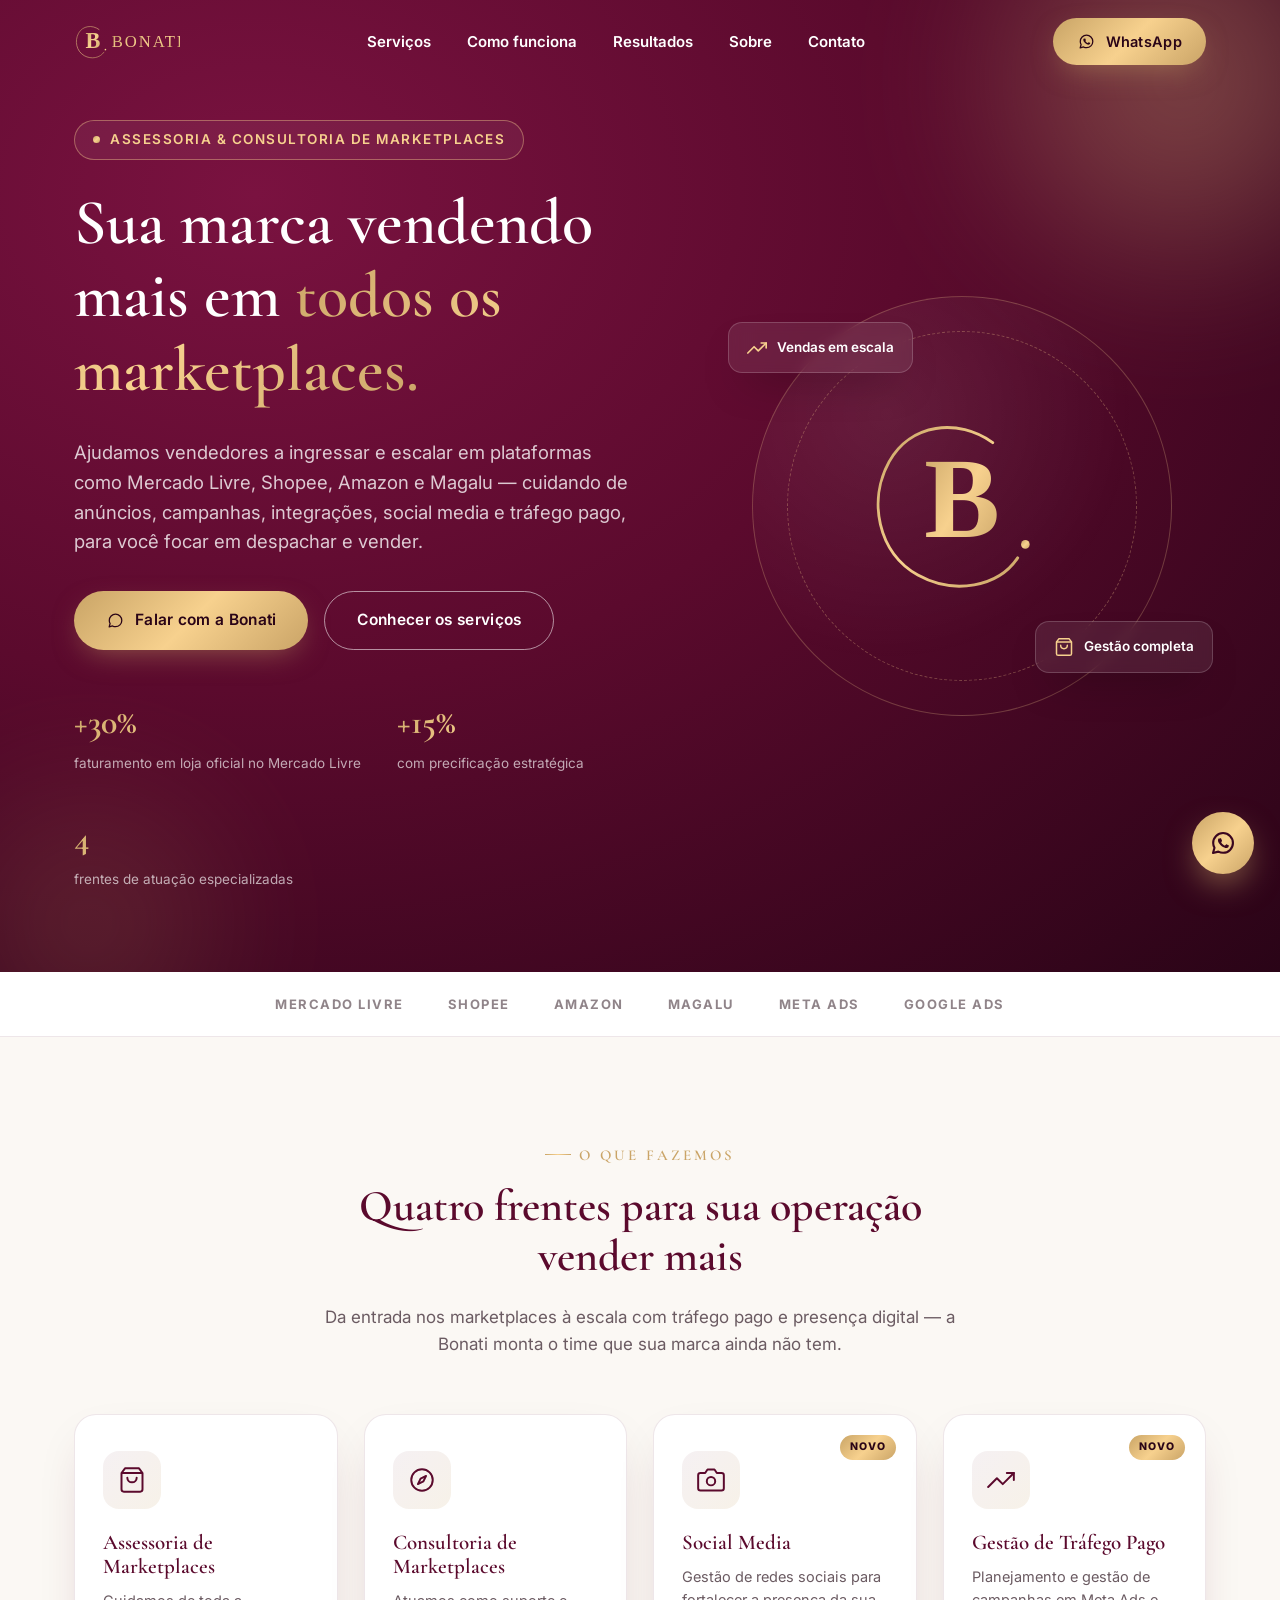
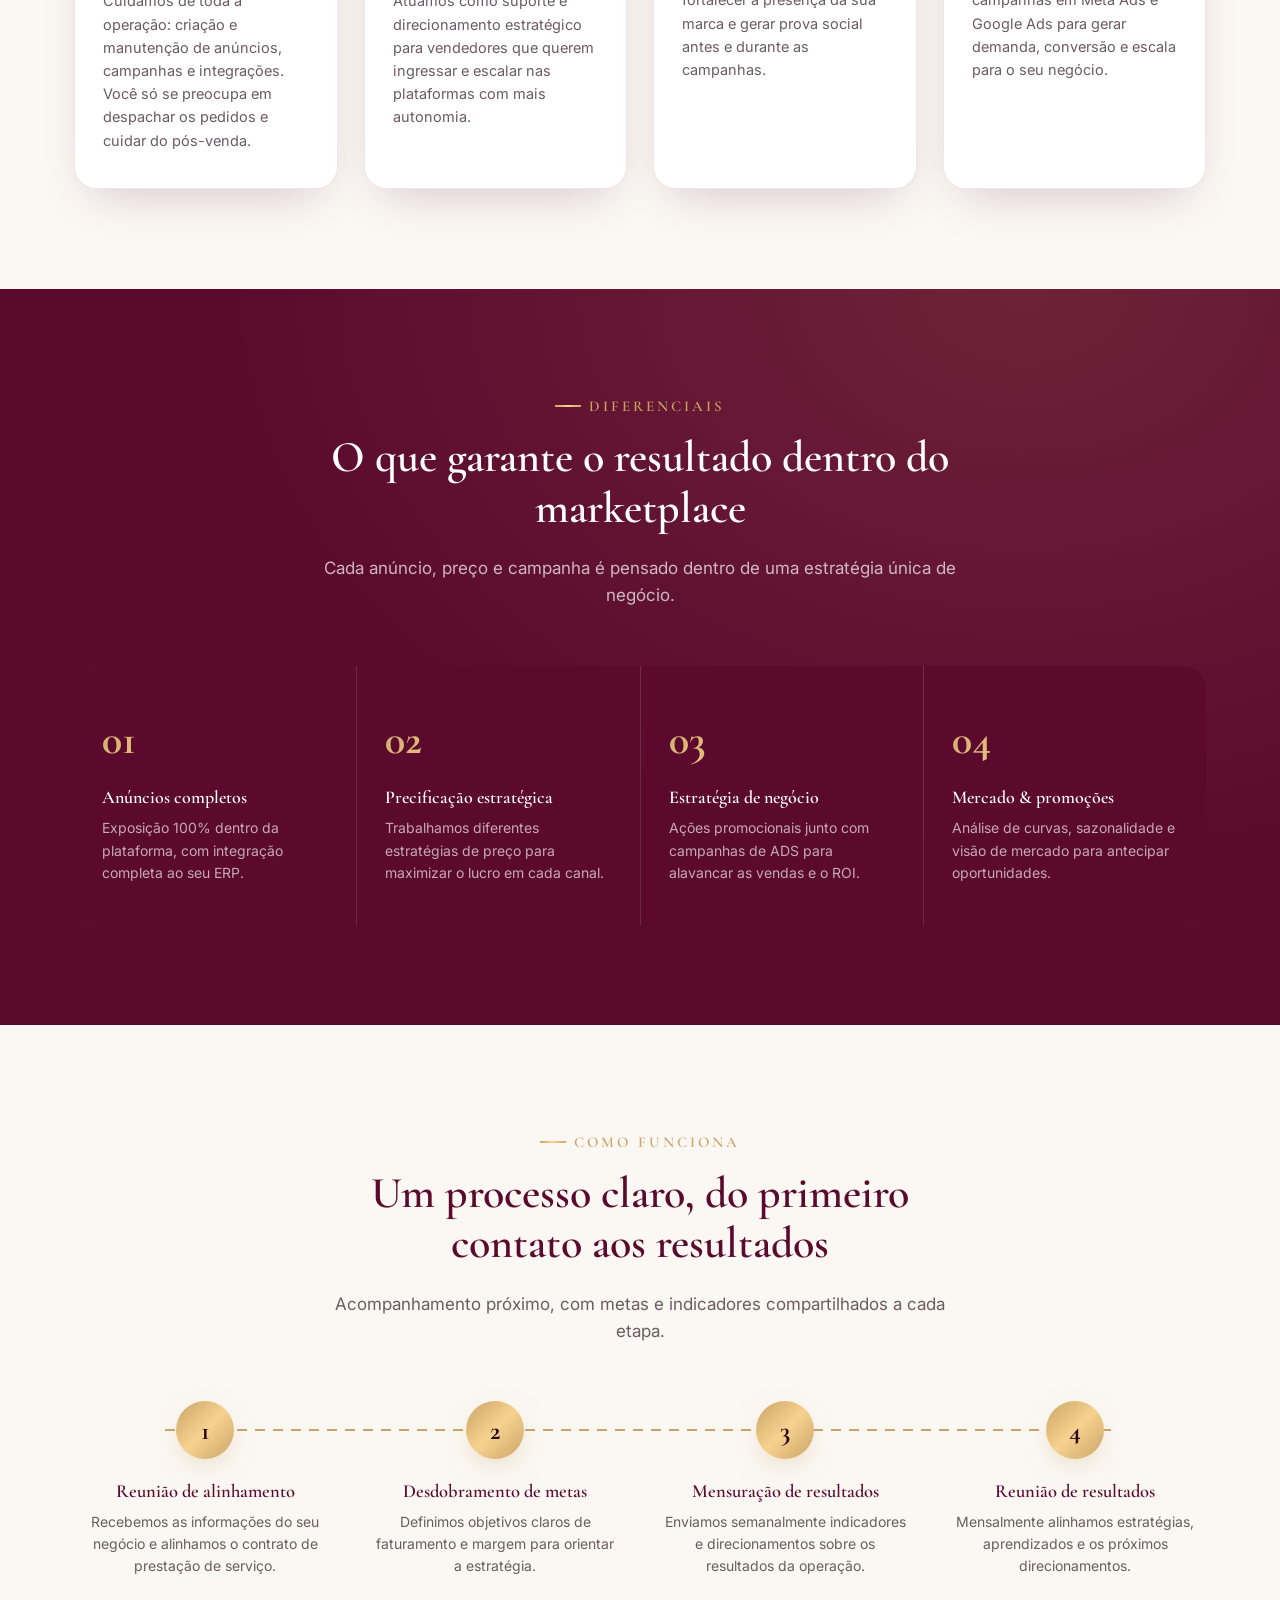
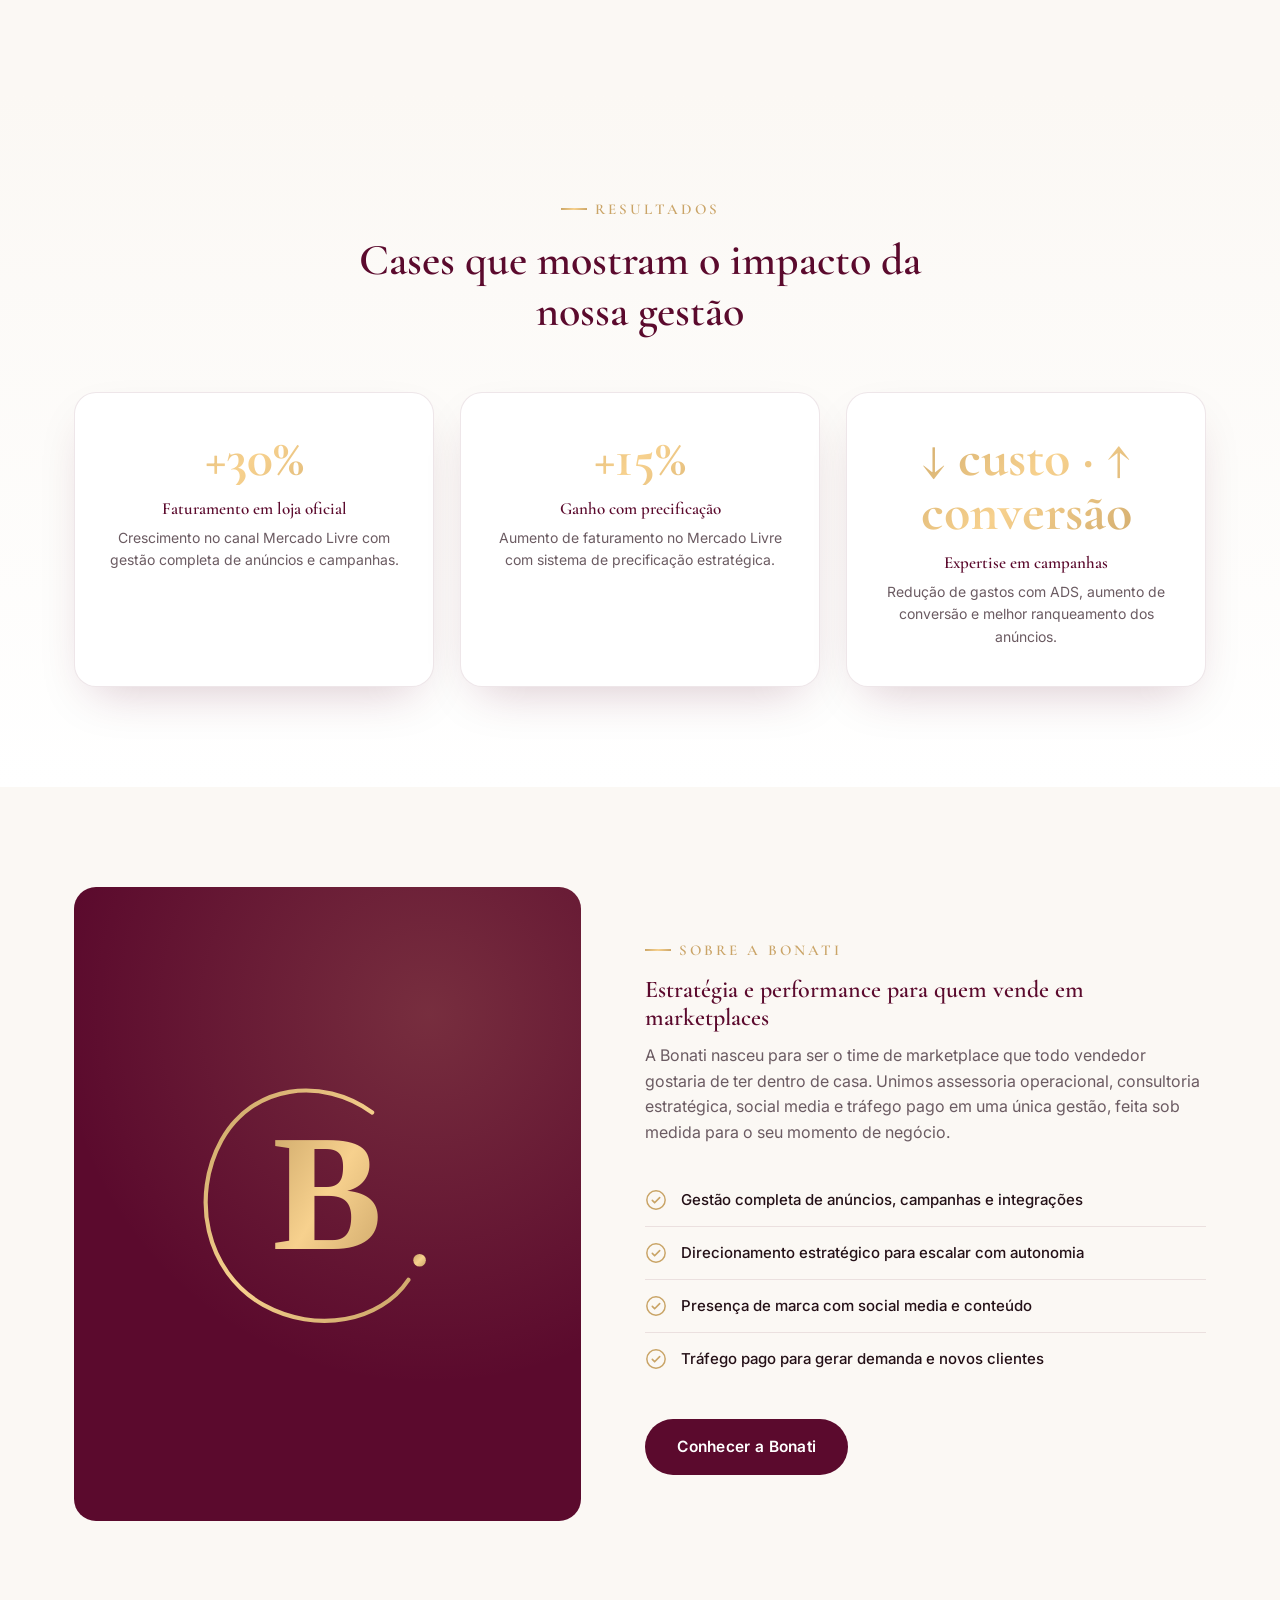
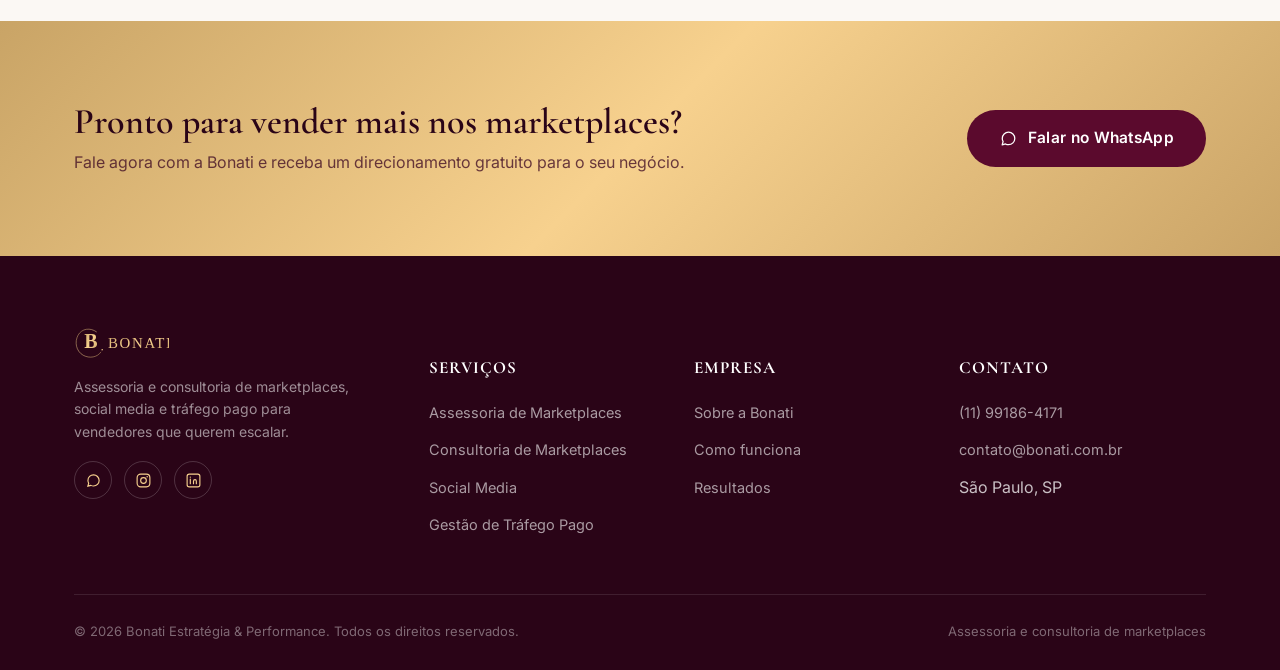
==== index.html @ a43700a4 "Cria landing page da Bonati (assessoria e consultoria de marketplaces) Página única com hero, serviç" ====
<!doctype html>
<html lang="pt-BR">
<head>
<meta charset="UTF-8">
<meta name="viewport" content="width=device-width, initial-scale=1.0">
<title>Bonati — Assessoria e Consultoria de Marketplaces</title>
<meta name="description" content="A Bonati ajuda vendedores a ingressar e escalar nos marketplaces: assessoria completa de anúncios, consultoria estratégica, social media e gestão de tráfego pago.">
<link rel="icon" type="image/svg+xml" href="assets/img/favicon.svg">
<link rel="preconnect" href="https://fonts.googleapis.com">
<link rel="preconnect" href="https://fonts.gstatic.com" crossorigin>
<link href="https://fonts.googleapis.com/css2?family=Cormorant+Garamond:wght@500;600;700&family=Inter:wght@400;500;600;700;800&display=swap" rel="stylesheet">
<link rel="stylesheet" href="assets/css/style.css">
<noscript><style>.reveal{opacity:1!important;transform:none!important;}</style></noscript>
</head>
<body>

<!-- Header -->
<header class="site-header">
  <div class="container header-inner">
    <a href="#top" class="logo">
      <img src="assets/img/logo-full.svg" alt="Bonati — Estratégia & Performance">
    </a>
    <nav class="nav">
      <a href="#servicos">Serviços</a>
      <a href="#como-funciona">Como funciona</a>
      <a href="#resultados">Resultados</a>
      <a href="#sobre">Sobre</a>
      <a href="#contato">Contato</a>
    </nav>
    <div class="header-actions">
      <a class="btn btn-gold" href="https://wa.me/5511991864171?text=Ol%C3%A1!%20Vim%20pelo%20site%20da%20Bonati%20e%20gostaria%20de%20saber%20mais%20sobre%20os%20servi%C3%A7os%20de%20marketplace." target="_blank" rel="noopener">
        <svg viewBox="0 0 24 24" fill="none"><path d="M17.6 6.32A7.85 7.85 0 0 0 12.05 4c-4.36 0-7.9 3.53-7.9 7.9 0 1.39.36 2.74 1.05 3.94L4 20l4.27-1.12a7.9 7.9 0 0 0 3.78.96h0c4.36 0 7.9-3.53 7.9-7.9 0-2.11-.82-4.09-2.35-5.62Z" stroke="currentColor" stroke-width="1.6" stroke-linecap="round" stroke-linejoin="round"/><path d="M9.3 8.6c.15-.34.31-.35.45-.35h.38c.12 0 .28-.05.44.33.16.4.55 1.36.6 1.46.05.1.08.22.02.36-.07.14-.1.22-.2.34-.1.12-.21.27-.3.36-.1.1-.2.21-.09.42.12.2.52.87 1.13 1.4.78.7 1.43.92 1.63 1.02.2.1.32.09.44-.05.12-.14.5-.58.63-.78.13-.2.26-.16.44-.1.18.07 1.15.55 1.35.65.2.1.33.15.38.24.05.1.05.55-.13 1.08-.18.53-1.03.97-1.44 1.03-.37.06-.83.08-1.34-.09-.31-.1-.7-.23-1.21-.45-2.13-.92-3.52-3.06-3.63-3.2-.1-.14-.87-1.16-.87-2.21 0-1.05.55-1.56.75-1.77Z" fill="currentColor"/></svg>
        WhatsApp
      </a>
      <button class="nav-toggle" aria-label="Abrir menu">
        <svg viewBox="0 0 24 24" fill="none"><path d="M3 6h18M3 12h18M3 18h18" stroke="#5b0a2d" stroke-width="2" stroke-linecap="round"/></svg>
      </button>
    </div>
  </div>
</header>

<!-- Mobile nav -->
<div class="mobile-nav">
  <button class="mobile-nav-close" aria-label="Fechar menu">
    <svg viewBox="0 0 24 24" fill="none"><path d="M18 6 6 18M6 6l12 12" stroke="#fff" stroke-width="2" stroke-linecap="round"/></svg>
  </button>
  <a href="#servicos">Serviços</a>
  <a href="#como-funciona">Como funciona</a>
  <a href="#resultados">Resultados</a>
  <a href="#sobre">Sobre</a>
  <a href="#contato">Contato</a>
  <a class="btn btn-gold" href="https://wa.me/5511991864171?text=Ol%C3%A1!%20Vim%20pelo%20site%20da%20Bonati%20e%20gostaria%20de%20saber%20mais%20sobre%20os%20servi%C3%A7os%20de%20marketplace." target="_blank" rel="noopener">Falar no WhatsApp</a>
</div>

<!-- Hero -->
<section class="hero" id="top">
  <div class="container hero-grid">
    <div class="hero-content">
      <span class="hero-eyebrow"><span class="dot"></span> Assessoria &amp; Consultoria de Marketplaces</span>
      <h1>Sua marca vendendo mais em <span class="gold-text">todos os marketplaces.</span></h1>
      <p class="lead">Ajudamos vendedores a ingressar e escalar em plataformas como Mercado Livre, Shopee, Amazon e Magalu — cuidando de anúncios, campanhas, integrações, social media e tráfego pago, para você focar em despachar e vender.</p>
      <div class="hero-ctas">
        <a class="btn btn-gold" href="https://wa.me/5511991864171?text=Ol%C3%A1!%20Vim%20pelo%20site%20da%20Bonati%20e%20gostaria%20de%20uma%20consultoria%20para%20vender%20em%20marketplaces." target="_blank" rel="noopener">
          <svg viewBox="0 0 24 24" fill="none"><path d="M17.6 6.32A7.85 7.85 0 0 0 12.05 4c-4.36 0-7.9 3.53-7.9 7.9 0 1.39.36 2.74 1.05 3.94L4 20l4.27-1.12a7.9 7.9 0 0 0 3.78.96h0c4.36 0 7.9-3.53 7.9-7.9 0-2.11-.82-4.09-2.35-5.62Z" stroke="currentColor" stroke-width="1.6" stroke-linecap="round" stroke-linejoin="round"/></svg>
          Falar com a Bonati
        </a>
        <a class="btn btn-outline" href="#servicos">Conhecer os serviços</a>
      </div>
      <div class="hero-stats">
        <div class="stat"><strong>+30%</strong><span>faturamento em loja oficial no Mercado Livre</span></div>
        <div class="stat"><strong>+15%</strong><span>com precificação estratégica</span></div>
        <div class="stat"><strong>4</strong><span>frentes de atuação especializadas</span></div>
      </div>
    </div>
    <div class="hero-visual">
      <div class="hero-badge">
        <img src="assets/img/logo-mark.svg" alt="Bonati">
        <div class="float-card c1">
          <svg viewBox="0 0 24 24" fill="none"><polyline points="23 6 13.5 15.5 8.5 10.5 1 18" stroke="#f7d18e" stroke-width="2" stroke-linecap="round" stroke-linejoin="round"/><polyline points="17 6 23 6 23 12" stroke="#f7d18e" stroke-width="2" stroke-linecap="round" stroke-linejoin="round"/></svg>
          Vendas em escala
        </div>
        <div class="float-card c2">
          <svg viewBox="0 0 24 24" fill="none"><path d="M6 2L3 6v14a2 2 0 002 2h14a2 2 0 002-2V6l-3-4z" stroke="#f7d18e" stroke-width="1.8" stroke-linejoin="round"/><path d="M3 6h18" stroke="#f7d18e" stroke-width="1.8"/><path d="M16 10a4 4 0 01-8 0" stroke="#f7d18e" stroke-width="1.8" stroke-linecap="round"/></svg>
          Gestão completa
        </div>
      </div>
    </div>
  </div>
</section>

<!-- Trust bar -->
<div class="trust-bar">
  <div class="container">
    <span>Mercado Livre</span>
    <span>Shopee</span>
    <span>Amazon</span>
    <span>Magalu</span>
    <span>Meta Ads</span>
    <span>Google Ads</span>
  </div>
</div>

<!-- Serviços -->
<section class="section" id="servicos">
  <div class="container">
    <div class="section-head reveal">
      <span class="eyebrow">O que fazemos</span>
      <h2>Quatro frentes para sua operação vender mais</h2>
      <p>Da entrada nos marketplaces à escala com tráfego pago e presença digital — a Bonati monta o time que sua marca ainda não tem.</p>
    </div>
    <div class="services-grid">

      <div class="service-card reveal">
        <div class="service-icon">
          <svg viewBox="0 0 24 24" fill="none"><path d="M6 2L3 6v14a2 2 0 002 2h14a2 2 0 002-2V6l-3-4z" stroke="#5b0a2d" stroke-width="1.7" stroke-linejoin="round"/><path d="M3 6h18" stroke="#5b0a2d" stroke-width="1.7"/><path d="M16 10a4 4 0 01-8 0" stroke="#5b0a2d" stroke-width="1.7" stroke-linecap="round"/></svg>
        </div>
        <h3>Assessoria de Marketplaces</h3>
        <p>Cuidamos de toda a operação: criação e manutenção de anúncios, campanhas e integrações. Você só se preocupa em despachar os pedidos e cuidar do pós-venda.</p>
      </div>

      <div class="service-card reveal">
        <div class="service-icon">
          <svg viewBox="0 0 24 24" fill="none"><circle cx="12" cy="12" r="9.2" stroke="#5b0a2d" stroke-width="1.7"/><polygon points="15.5 8.5 13.2 13.2 8.5 15.5 10.8 10.8 15.5 8.5" stroke="#5b0a2d" stroke-width="1.7" stroke-linejoin="round"/></svg>
        </div>
        <h3>Consultoria de Marketplaces</h3>
        <p>Atuamos como suporte e direcionamento estratégico para vendedores que querem ingressar e escalar nas plataformas com mais autonomia.</p>
      </div>

      <div class="service-card reveal">
        <span class="badge-new">Novo</span>
        <div class="service-icon">
          <svg viewBox="0 0 24 24" fill="none"><path d="M23 19a2 2 0 01-2 2H3a2 2 0 01-2-2V8a2 2 0 012-2h4l2-3h6l2 3h4a2 2 0 012 2z" stroke="#5b0a2d" stroke-width="1.7" stroke-linejoin="round"/><circle cx="12" cy="13" r="3.6" stroke="#5b0a2d" stroke-width="1.7"/></svg>
        </div>
        <h3>Social Media</h3>
        <p>Gestão de redes sociais para fortalecer a presença da sua marca e gerar prova social antes e durante as campanhas.</p>
      </div>

      <div class="service-card reveal">
        <span class="badge-new">Novo</span>
        <div class="service-icon">
          <svg viewBox="0 0 24 24" fill="none"><polyline points="23 6 13.5 15.5 8.5 10.5 1 18" stroke="#5b0a2d" stroke-width="1.7" stroke-linecap="round" stroke-linejoin="round"/><polyline points="17 6 23 6 23 12" stroke="#5b0a2d" stroke-width="1.7" stroke-linecap="round" stroke-linejoin="round"/></svg>
        </div>
        <h3>Gestão de Tráfego Pago</h3>
        <p>Planejamento e gestão de campanhas em Meta Ads e Google Ads para gerar demanda, conversão e escala para o seu negócio.</p>
      </div>

    </div>
  </div>
</section>

<!-- Diferenciais -->
<section class="section diff-section">
  <div class="container">
    <div class="section-head reveal">
      <span class="eyebrow">Diferenciais</span>
      <h2>O que garante o resultado dentro do marketplace</h2>
      <p>Cada anúncio, preço e campanha é pensado dentro de uma estratégia única de negócio.</p>
    </div>
    <div class="diff-grid">
      <div class="diff-item reveal">
        <span class="num">01</span>
        <h4>Anúncios completos</h4>
        <p>Exposição 100% dentro da plataforma, com integração completa ao seu ERP.</p>
      </div>
      <div class="diff-item reveal">
        <span class="num">02</span>
        <h4>Precificação estratégica</h4>
        <p>Trabalhamos diferentes estratégias de preço para maximizar o lucro em cada canal.</p>
      </div>
      <div class="diff-item reveal">
        <span class="num">03</span>
        <h4>Estratégia de negócio</h4>
        <p>Ações promocionais junto com campanhas de ADS para alavancar as vendas e o ROI.</p>
      </div>
      <div class="diff-item reveal">
        <span class="num">04</span>
        <h4>Mercado &amp; promoções</h4>
        <p>Análise de curvas, sazonalidade e visão de mercado para antecipar oportunidades.</p>
      </div>
    </div>
  </div>
</section>

<!-- Como funciona -->
<section class="section" id="como-funciona">
  <div class="container">
    <div class="section-head reveal">
      <span class="eyebrow">Como funciona</span>
      <h2>Um processo claro, do primeiro contato aos resultados</h2>
      <p>Acompanhamento próximo, com metas e indicadores compartilhados a cada etapa.</p>
    </div>
    <div class="process-grid">
      <div class="process-step reveal">
        <div class="step-num">1</div>
        <h3>Reunião de alinhamento</h3>
        <p>Recebemos as informações do seu negócio e alinhamos o contrato de prestação de serviço.</p>
      </div>
      <div class="process-step reveal">
        <div class="step-num">2</div>
        <h3>Desdobramento de metas</h3>
        <p>Definimos objetivos claros de faturamento e margem para orientar a estratégia.</p>
      </div>
      <div class="process-step reveal">
        <div class="step-num">3</div>
        <h3>Mensuração de resultados</h3>
        <p>Enviamos semanalmente indicadores e direcionamentos sobre os resultados da operação.</p>
      </div>
      <div class="process-step reveal">
        <div class="step-num">4</div>
        <h3>Reunião de resultados</h3>
        <p>Mensalmente alinhamos estratégias, aprendizados e os próximos direcionamentos.</p>
      </div>
    </div>
  </div>
</section>

<!-- Resultados -->
<section class="section results-section" id="resultados">
  <div class="container">
    <div class="section-head reveal">
      <span class="eyebrow">Resultados</span>
      <h2>Cases que mostram o impacto da nossa gestão</h2>
    </div>
    <div class="results-grid">
      <div class="result-card reveal">
        <div class="value">+30%</div>
        <h4>Faturamento em loja oficial</h4>
        <p>Crescimento no canal Mercado Livre com gestão completa de anúncios e campanhas.</p>
      </div>
      <div class="result-card reveal">
        <div class="value">+15%</div>
        <h4>Ganho com precificação</h4>
        <p>Aumento de faturamento no Mercado Livre com sistema de precificação estratégica.</p>
      </div>
      <div class="result-card reveal">
        <div class="value">↓ custo · ↑ conversão</div>
        <h4>Expertise em campanhas</h4>
        <p>Redução de gastos com ADS, aumento de conversão e melhor ranqueamento dos anúncios.</p>
      </div>
    </div>
  </div>
</section>

<!-- Sobre -->
<section class="section" id="sobre">
  <div class="container about-grid">
    <div class="about-visual reveal">
      <img src="assets/img/logo-mark.svg" alt="Bonati">
    </div>
    <div class="about-text reveal">
      <span class="eyebrow">Sobre a Bonati</span>
      <h2>Estratégia e performance para quem vende em marketplaces</h2>
      <p>A Bonati nasceu para ser o time de marketplace que todo vendedor gostaria de ter dentro de casa. Unimos assessoria operacional, consultoria estratégica, social media e tráfego pago em uma única gestão, feita sob medida para o seu momento de negócio.</p>
      <ul class="about-list">
        <li>
          <svg viewBox="0 0 24 24" fill="none"><circle cx="12" cy="12" r="10" stroke="#c9a466" stroke-width="1.6"/><path d="M8 12.5l2.5 2.5L16 9.5" stroke="#c9a466" stroke-width="1.8" stroke-linecap="round" stroke-linejoin="round"/></svg>
          Gestão completa de anúncios, campanhas e integrações
        </li>
        <li>
          <svg viewBox="0 0 24 24" fill="none"><circle cx="12" cy="12" r="10" stroke="#c9a466" stroke-width="1.6"/><path d="M8 12.5l2.5 2.5L16 9.5" stroke="#c9a466" stroke-width="1.8" stroke-linecap="round" stroke-linejoin="round"/></svg>
          Direcionamento estratégico para escalar com autonomia
        </li>
        <li>
          <svg viewBox="0 0 24 24" fill="none"><circle cx="12" cy="12" r="10" stroke="#c9a466" stroke-width="1.6"/><path d="M8 12.5l2.5 2.5L16 9.5" stroke="#c9a466" stroke-width="1.8" stroke-linecap="round" stroke-linejoin="round"/></svg>
          Presença de marca com social media e conteúdo
        </li>
        <li>
          <svg viewBox="0 0 24 24" fill="none"><circle cx="12" cy="12" r="10" stroke="#c9a466" stroke-width="1.6"/><path d="M8 12.5l2.5 2.5L16 9.5" stroke="#c9a466" stroke-width="1.8" stroke-linecap="round" stroke-linejoin="round"/></svg>
          Tráfego pago para gerar demanda e novos clientes
        </li>
      </ul>
      <a class="btn btn-wine" href="https://wa.me/5511991864171?text=Ol%C3%A1!%20Vim%20pelo%20site%20da%20Bonati%20e%20quero%20conhecer%20a%20empresa." target="_blank" rel="noopener">Conhecer a Bonati</a>
    </div>
  </div>
</section>

<!-- CTA final -->
<section class="cta-final" id="contato">
  <div class="container">
    <div>
      <h2>Pronto para vender mais nos marketplaces?</h2>
      <p>Fale agora com a Bonati e receba um direcionamento gratuito para o seu negócio.</p>
    </div>
    <a class="btn btn-wine" href="https://wa.me/5511991864171?text=Ol%C3%A1!%20Vim%20pelo%20site%20da%20Bonati%20e%20quero%20falar%20com%20a%20equipe." target="_blank" rel="noopener">
      <svg viewBox="0 0 24 24" fill="none"><path d="M17.6 6.32A7.85 7.85 0 0 0 12.05 4c-4.36 0-7.9 3.53-7.9 7.9 0 1.39.36 2.74 1.05 3.94L4 20l4.27-1.12a7.9 7.9 0 0 0 3.78.96h0c4.36 0 7.9-3.53 7.9-7.9 0-2.11-.82-4.09-2.35-5.62Z" stroke="currentColor" stroke-width="1.6" stroke-linecap="round" stroke-linejoin="round"/></svg>
      Falar no WhatsApp
    </a>
  </div>
</section>

<!-- Footer -->
<footer class="site-footer">
  <div class="container">
    <div class="footer-grid">
      <div>
        <a href="#top" class="logo"><img src="assets/img/logo-full.svg" alt="Bonati"></a>
        <p>Assessoria e consultoria de marketplaces, social media e tráfego pago para vendedores que querem escalar.</p>
        <div class="footer-social">
          <a href="https://wa.me/5511991864171" target="_blank" rel="noopener" aria-label="WhatsApp">
            <svg viewBox="0 0 24 24" fill="none"><path d="M17.6 6.32A7.85 7.85 0 0 0 12.05 4c-4.36 0-7.9 3.53-7.9 7.9 0 1.39.36 2.74 1.05 3.94L4 20l4.27-1.12a7.9 7.9 0 0 0 3.78.96h0c4.36 0 7.9-3.53 7.9-7.9 0-2.11-.82-4.09-2.35-5.62Z" stroke="#f7d18e" stroke-width="1.6"/></svg>
          </a>
          <a href="#" aria-label="Instagram">
            <svg viewBox="0 0 24 24" fill="none"><rect x="3" y="3" width="18" height="18" rx="5" stroke="#f7d18e" stroke-width="1.6"/><circle cx="12" cy="12" r="4" stroke="#f7d18e" stroke-width="1.6"/><circle cx="17.2" cy="6.8" r="1" fill="#f7d18e"/></svg>
          </a>
          <a href="#" aria-label="LinkedIn">
            <svg viewBox="0 0 24 24" fill="none"><rect x="3" y="3" width="18" height="18" rx="3" stroke="#f7d18e" stroke-width="1.6"/><path d="M7.5 10v6.5M7.5 7.2v.1M12 16.5V13c0-1.4 1-2.2 2.2-2.2 1.2 0 1.8.8 1.8 2.2v3.5" stroke="#f7d18e" stroke-width="1.6" stroke-linecap="round"/></svg>
          </a>
        </div>
      </div>
      <div class="footer-col">
        <h5>Serviços</h5>
        <ul>
          <li><a href="#servicos">Assessoria de Marketplaces</a></li>
          <li><a href="#servicos">Consultoria de Marketplaces</a></li>
          <li><a href="#servicos">Social Media</a></li>
          <li><a href="#servicos">Gestão de Tráfego Pago</a></li>
        </ul>
      </div>
      <div class="footer-col">
        <h5>Empresa</h5>
        <ul>
          <li><a href="#sobre">Sobre a Bonati</a></li>
          <li><a href="#como-funciona">Como funciona</a></li>
          <li><a href="#resultados">Resultados</a></li>
        </ul>
      </div>
      <div class="footer-col">
        <h5>Contato</h5>
        <ul>
          <li><a href="https://wa.me/5511991864171" target="_blank" rel="noopener">(11) 99186-4171</a></li>
          <li><a href="mailto:contato@bonati.com.br">contato@bonati.com.br</a></li>
          <li>São Paulo, SP</li>
        </ul>
      </div>
    </div>
    <div class="footer-bottom">
      <span>&copy; <span id="year"></span> Bonati Estratégia &amp; Performance. Todos os direitos reservados.</span>
      <span>Assessoria e consultoria de marketplaces</span>
    </div>
  </div>
</footer>

<!-- WhatsApp flutuante -->
<a class="whatsapp-float" href="https://wa.me/5511991864171?text=Ol%C3%A1!%20Vim%20pelo%20site%20da%20Bonati%20e%20quero%20falar%20com%20a%20equipe." target="_blank" rel="noopener" aria-label="Falar no WhatsApp">
  <svg viewBox="0 0 24 24" fill="none"><path d="M17.6 6.32A7.85 7.85 0 0 0 12.05 4c-4.36 0-7.9 3.53-7.9 7.9 0 1.39.36 2.74 1.05 3.94L4 20l4.27-1.12a7.9 7.9 0 0 0 3.78.96h0c4.36 0 7.9-3.53 7.9-7.9 0-2.11-.82-4.09-2.35-5.62Z" stroke="#3a0620" stroke-width="1.7" stroke-linecap="round" stroke-linejoin="round"/><path d="M9.3 8.6c.15-.34.31-.35.45-.35h.38c.12 0 .28-.05.44.33.16.4.55 1.36.6 1.46.05.1.08.22.02.36-.07.14-.1.22-.2.34-.1.12-.21.27-.3.36-.1.1-.2.21-.09.42.12.2.52.87 1.13 1.4.78.7 1.43.92 1.63 1.02.2.1.32.09.44-.05.12-.14.5-.58.63-.78.13-.2.26-.16.44-.1.18.07 1.15.55 1.35.65.2.1.33.15.38.24.05.1.05.55-.13 1.08-.18.53-1.03.97-1.44 1.03-.37.06-.83.08-1.34-.09-.31-.1-.7-.23-1.21-.45-2.13-.92-3.52-3.06-3.63-3.2-.1-.14-.87-1.16-.87-2.21 0-1.05.55-1.56.75-1.77Z" fill="#3a0620"/></svg>
</a>

<script src="assets/js/main.js"></script>
</body>
</html>
---- assets/css/style.css ----
/* ===== Bonati — Estratégia & Performance ===== */

:root {
  --wine: #5b0a2d;
  --wine-dark: #3a0620;
  --wine-darker: #2a0417;
  --gold-1: #c9a466;
  --gold-2: #f7d18e;
  --gold-3: #caa467;
  --gold-gradient: linear-gradient(135deg, var(--gold-1) 0%, var(--gold-2) 50%, var(--gold-3) 100%);
  --white: #ffffff;
  --off-white: #fbf8f4;
  --ink: #241017;
  --ink-soft: #6b5b62;
  --border-soft: rgba(91, 10, 45, 0.1);
  --shadow-soft: 0 20px 50px -20px rgba(91, 10, 45, 0.25);
  --shadow-gold: 0 10px 30px -10px rgba(201, 164, 102, 0.55);
  --radius-lg: 22px;
  --radius-md: 14px;
  --radius-sm: 8px;
  --container: 1180px;
}

* { box-sizing: border-box; }
html { scroll-behavior: smooth; }

body {
  margin: 0;
  font-family: 'Inter', -apple-system, BlinkMacSystemFont, 'Segoe UI', sans-serif;
  color: var(--ink);
  background: var(--off-white);
  line-height: 1.6;
  -webkit-font-smoothing: antialiased;
  overflow-x: hidden;
}

img, svg { max-width: 100%; display: block; }

a { color: inherit; text-decoration: none; }

.container {
  width: 100%;
  max-width: var(--container);
  margin: 0 auto;
  padding: 0 24px;
}

h1, h2, h3, h4 {
  font-family: 'Cormorant Garamond', 'Playfair Display', Georgia, serif;
  margin: 0 0 .5em;
  line-height: 1.15;
  font-weight: 600;
  color: var(--wine);
}

p { margin: 0 0 1em; color: var(--ink-soft); }

.eyebrow {
  display: inline-flex;
  align-items: center;
  gap: 8px;
  font-family: 'Cormorant Garamond', serif;
  font-size: 15px;
  letter-spacing: 3px;
  text-transform: uppercase;
  color: var(--gold-3);
  font-weight: 600;
  margin-bottom: 14px;
}
.eyebrow::before {
  content: "";
  width: 26px;
  height: 1.5px;
  background: var(--gold-gradient);
  display: inline-block;
}

.gold-text {
  background: var(--gold-gradient);
  -webkit-background-clip: text;
  background-clip: text;
  color: transparent;
}

.section {
  padding: 100px 0;
  position: relative;
}
.section-head {
  max-width: 640px;
  margin: 0 auto 56px;
  text-align: center;
}
.section-head h2 { font-size: clamp(30px, 4vw, 44px); }
.section-head p { font-size: 17px; }
.section-head.left { margin: 0 0 48px; text-align: left; }

/* ---------- Buttons ---------- */
.btn {
  display: inline-flex;
  align-items: center;
  justify-content: center;
  gap: 10px;
  padding: 16px 32px;
  border-radius: 999px;
  font-weight: 600;
  font-size: 15.5px;
  letter-spacing: .3px;
  cursor: pointer;
  border: none;
  transition: transform .25s ease, box-shadow .25s ease, background .25s ease, color .25s ease;
  white-space: nowrap;
}
.btn svg { width: 19px; height: 19px; flex-shrink: 0; }
.btn-gold {
  background: var(--gold-gradient);
  color: var(--wine-darker);
  box-shadow: var(--shadow-gold);
}
.btn-gold:hover { transform: translateY(-3px); box-shadow: 0 16px 36px -10px rgba(201,164,102,.7); }
.btn-outline {
  background: transparent;
  color: var(--white);
  border: 1.5px solid rgba(255,255,255,.55);
}
.btn-outline:hover { background: rgba(255,255,255,.1); border-color: #fff; transform: translateY(-3px); }
.btn-wine {
  background: var(--wine);
  color: var(--white);
}
.btn-wine:hover { background: var(--wine-dark); transform: translateY(-3px); box-shadow: var(--shadow-soft); }
.btn-block { width: 100%; }

/* ---------- Header ---------- */
.site-header {
  position: fixed;
  top: 0; left: 0; right: 0;
  z-index: 1000;
  padding: 18px 0;
  transition: background .3s ease, padding .3s ease, box-shadow .3s ease;
}
.site-header.scrolled {
  background: rgba(255,255,255,.92);
  backdrop-filter: blur(10px);
  padding: 12px 0;
  box-shadow: 0 4px 24px rgba(91,10,45,.08);
}
.header-inner { display: flex; align-items: center; justify-content: space-between; gap: 24px; }
.logo { display: flex; align-items: center; gap: 10px; }
.logo img { height: 38px; width: auto; }
.logo .logo-mark-only { display: none; }

.nav {
  display: flex;
  align-items: center;
  gap: 36px;
}
.nav a {
  font-size: 15px;
  font-weight: 600;
  color: var(--wine);
  position: relative;
  padding: 4px 0;
}
.site-header:not(.scrolled) .nav a { color: #fff; }
.nav a::after {
  content: "";
  position: absolute;
  left: 0; right: 0; bottom: -4px;
  height: 2px;
  background: var(--gold-gradient);
  transform: scaleX(0);
  transform-origin: left;
  transition: transform .25s ease;
}
.nav a:hover::after { transform: scaleX(1); }

.header-actions { display: flex; align-items: center; gap: 18px; }
.header-actions .btn { padding: 12px 24px; font-size: 14.5px; }

.nav-toggle {
  display: none;
  width: 44px; height: 44px;
  border-radius: 50%;
  border: 1.5px solid var(--gold-3);
  background: transparent;
  align-items: center; justify-content: center;
  cursor: pointer;
}
.nav-toggle span, .nav-toggle::before, .nav-toggle::after { display:none; }
.nav-toggle svg { width: 20px; height: 20px; }
.site-header:not(.scrolled) .nav-toggle { border-color: rgba(255,255,255,.6); }
.site-header:not(.scrolled) .nav-toggle svg path { stroke: #fff; }

/* ---------- Hero ---------- */
.hero {
  position: relative;
  min-height: 100vh;
  display: flex;
  align-items: center;
  background: radial-gradient(ellipse at 20% 20%, #7a1240 0%, var(--wine) 45%, var(--wine-darker) 100%);
  overflow: hidden;
  padding-top: 120px;
  padding-bottom: 80px;
}
.hero::before, .hero::after {
  content: "";
  position: absolute;
  border-radius: 50%;
  filter: blur(60px);
  opacity: .35;
}
.hero::before {
  width: 520px; height: 520px;
  background: radial-gradient(circle, var(--gold-2), transparent 70%);
  top: -180px; right: -160px;
}
.hero::after {
  width: 380px; height: 380px;
  background: radial-gradient(circle, var(--gold-1), transparent 70%);
  bottom: -140px; left: -100px;
  opacity: .2;
}
.hero-grid {
  position: relative;
  z-index: 2;
  display: grid;
  grid-template-columns: 1.1fr .9fr;
  gap: 48px;
  align-items: center;
}
.hero-eyebrow {
  display: inline-flex;
  align-items: center;
  gap: 10px;
  padding: 8px 18px;
  border-radius: 999px;
  border: 1px solid rgba(247,209,142,.4);
  background: rgba(255,255,255,.05);
  color: var(--gold-2);
  font-size: 13.5px;
  letter-spacing: 1.5px;
  text-transform: uppercase;
  font-weight: 600;
  margin-bottom: 26px;
}
.hero-eyebrow .dot { width: 7px; height: 7px; border-radius: 50%; background: var(--gold-gradient); }
.hero h1 {
  color: #fff;
  font-size: clamp(38px, 5.2vw, 64px);
  max-width: 720px;
}
.hero h1 em { font-style: normal; }
.hero p.lead {
  color: rgba(255,255,255,.78);
  font-size: 18.5px;
  max-width: 560px;
  margin-bottom: 34px;
}
.hero-ctas { display: flex; gap: 16px; flex-wrap: wrap; margin-bottom: 46px; }
.hero-stats {
  display: flex;
  gap: 36px;
  flex-wrap: wrap;
}
.hero-stats .stat strong {
  display: block;
  font-family: 'Cormorant Garamond', serif;
  font-size: 34px;
  font-weight: 700;
  background: var(--gold-gradient);
  -webkit-background-clip: text;
  background-clip: text;
  color: transparent;
}
.hero-stats .stat span { color: rgba(255,255,255,.65); font-size: 13.5px; }

.hero-visual {
  position: relative;
  display: flex;
  align-items: center;
  justify-content: center;
}
.hero-badge {
  position: relative;
  width: 100%;
  max-width: 420px;
  aspect-ratio: 1;
  border-radius: 50%;
  background: radial-gradient(circle at 32% 28%, rgba(255,255,255,.08), rgba(255,255,255,0) 60%);
  border: 1px solid rgba(247,209,142,.25);
  display: flex;
  align-items: center;
  justify-content: center;
}
.hero-badge::before {
  content: "";
  position: absolute;
  inset: 34px;
  border-radius: 50%;
  border: 1px dashed rgba(247,209,142,.3);
}
.hero-badge img { width: 46%; }
.hero-badge .float-card {
  position: absolute;
  background: rgba(255,255,255,.08);
  border: 1px solid rgba(255,255,255,.18);
  backdrop-filter: blur(6px);
  border-radius: var(--radius-md);
  padding: 14px 18px;
  color: #fff;
  font-size: 13.5px;
  font-weight: 600;
  display: flex;
  align-items: center;
  gap: 10px;
  box-shadow: 0 20px 40px -20px rgba(0,0,0,.5);
}
.hero-badge .float-card svg { width: 20px; height: 20px; flex-shrink: 0; }
.hero-badge .float-card.c1 { top: 6%; left: -6%; }
.hero-badge .float-card.c2 { bottom: 10%; right: -10%; }

/* ---------- Marquee / trust bar ---------- */
.trust-bar {
  background: var(--white);
  border-bottom: 1px solid var(--border-soft);
  padding: 22px 0;
}
.trust-bar .container { display: flex; align-items: center; justify-content: center; gap: 44px; flex-wrap: wrap; }
.trust-bar span { font-size: 13px; letter-spacing: 1.5px; text-transform: uppercase; color: var(--ink-soft); font-weight: 700; opacity: .75; }

/* ---------- Services ---------- */
.services-grid {
  display: grid;
  grid-template-columns: repeat(4, 1fr);
  gap: 26px;
}
.service-card {
  background: var(--white);
  border-radius: var(--radius-lg);
  padding: 36px 28px;
  border: 1px solid var(--border-soft);
  box-shadow: var(--shadow-soft);
  transition: transform .3s ease, box-shadow .3s ease, border-color .3s ease;
  position: relative;
  overflow: hidden;
}
.service-card::before {
  content: "";
  position: absolute;
  top: 0; left: 0; right: 0;
  height: 4px;
  background: var(--gold-gradient);
  transform: scaleX(0);
  transform-origin: left;
  transition: transform .35s ease;
}
.service-card:hover { transform: translateY(-8px); box-shadow: 0 30px 60px -25px rgba(91,10,45,.35); border-color: transparent; }
.service-card:hover::before { transform: scaleX(1); }
.service-card .badge-new {
  position: absolute;
  top: 20px; right: 20px;
  background: var(--gold-gradient);
  color: var(--wine-darker);
  font-size: 10.5px;
  font-weight: 800;
  letter-spacing: 1px;
  padding: 4px 10px;
  border-radius: 999px;
  text-transform: uppercase;
}
.service-icon {
  width: 58px; height: 58px;
  border-radius: 16px;
  background: linear-gradient(135deg, rgba(91,10,45,.06), rgba(201,164,102,.15));
  display: flex; align-items: center; justify-content: center;
  margin-bottom: 22px;
}
.service-icon svg { width: 28px; height: 28px; }
.service-card h3 { font-size: 21px; margin-bottom: 10px; }
.service-card p { font-size: 14.5px; margin-bottom: 0; }

/* ---------- Diferenciais ---------- */
.diff-section { background: var(--wine); position: relative; overflow: hidden; }
.diff-section::before {
  content:"";
  position:absolute; inset:0;
  background: radial-gradient(ellipse at 80% 0%, rgba(247,209,142,.12), transparent 55%);
}
.diff-section .section-head h2, .diff-section .section-head p { color: #fff; }
.diff-section .section-head p { color: rgba(255,255,255,.7); }
.diff-grid {
  position: relative;
  display: grid;
  grid-template-columns: repeat(4, 1fr);
  gap: 1px;
  background: rgba(255,255,255,.12);
  border-radius: var(--radius-lg);
  overflow: hidden;
}
.diff-item {
  background: var(--wine);
  padding: 40px 28px;
  transition: background .3s ease;
}
.diff-item:hover { background: var(--wine-dark); }
.diff-item .num {
  font-family: 'Cormorant Garamond', serif;
  font-size: 42px;
  font-weight: 700;
  background: var(--gold-gradient);
  -webkit-background-clip: text; background-clip: text; color: transparent;
  margin-bottom: 14px;
  display: block;
}
.diff-item h4 { color: #fff; font-size: 18px; margin-bottom: 10px; font-family: 'Cormorant Garamond', serif; }
.diff-item p { color: rgba(255,255,255,.65); font-size: 14px; margin: 0; }

/* ---------- How it works ---------- */
.process-wrap { position: relative; }
.process-grid {
  display: grid;
  grid-template-columns: repeat(4, 1fr);
  gap: 28px;
  position: relative;
}
.process-grid::before {
  content: "";
  position: absolute;
  top: 28px; left: 8%; right: 8%;
  height: 1.5px;
  background: repeating-linear-gradient(90deg, var(--gold-3) 0 10px, transparent 10px 18px);
  z-index: 0;
}
.process-step { position: relative; z-index: 1; text-align: center; padding: 0 8px; }
.process-step .step-num {
  width: 58px; height: 58px;
  margin: 0 auto 22px;
  border-radius: 50%;
  background: var(--gold-gradient);
  color: var(--wine-darker);
  display: flex; align-items: center; justify-content: center;
  font-family: 'Cormorant Garamond', serif;
  font-size: 26px;
  font-weight: 700;
  box-shadow: var(--shadow-gold);
}
.process-step h3 { font-size: 18.5px; margin-bottom: 8px; }
.process-step p { font-size: 14px; }

/* ---------- Results ---------- */
.results-section {
  background: linear-gradient(180deg, var(--off-white) 0%, #fff 100%);
}
.results-grid {
  display: grid;
  grid-template-columns: repeat(3, 1fr);
  gap: 26px;
}
.result-card {
  background: var(--white);
  border: 1px solid var(--border-soft);
  border-radius: var(--radius-lg);
  padding: 38px 30px;
  text-align: center;
  box-shadow: var(--shadow-soft);
}
.result-card .value {
  font-family: 'Cormorant Garamond', serif;
  font-size: 54px;
  font-weight: 700;
  background: var(--gold-gradient);
  -webkit-background-clip: text; background-clip: text; color: transparent;
  line-height: 1;
  margin-bottom: 14px;
}
.result-card h4 { color: var(--wine); font-size: 17px; margin-bottom: 8px; }
.result-card p { font-size: 14px; margin: 0; }

/* ---------- About ---------- */
.about-grid {
  display: grid;
  grid-template-columns: .95fr 1.05fr;
  gap: 64px;
  align-items: center;
}
.about-visual {
  position: relative;
  background: var(--wine);
  border-radius: var(--radius-lg);
  aspect-ratio: 4/5;
  display: flex;
  align-items: center;
  justify-content: center;
  overflow: hidden;
}
.about-visual::before {
  content:"";
  position:absolute; inset:0;
  background: radial-gradient(circle at 70% 20%, rgba(247,209,142,.18), transparent 60%);
}
.about-visual img { width: 55%; position: relative; z-index: 1; }
.about-list { list-style: none; padding: 0; margin: 28px 0 34px; }
.about-list li {
  display: flex; align-items: flex-start; gap: 14px;
  padding: 14px 0;
  border-bottom: 1px solid var(--border-soft);
  font-size: 15px;
  color: var(--ink);
  font-weight: 500;
}
.about-list li:last-child { border-bottom: none; }
.about-list li svg { width: 22px; height: 22px; flex-shrink: 0; margin-top: 1px; }

/* ---------- Final CTA ---------- */
.cta-final {
  background: var(--gold-gradient);
  padding: 80px 0;
  position: relative;
  overflow: hidden;
}
.cta-final .container {
  display: flex; align-items: center; justify-content: space-between; gap: 32px; flex-wrap: wrap;
  position: relative; z-index: 1;
}
.cta-final h2 { color: var(--wine-darker); font-size: clamp(26px, 3.4vw, 36px); margin-bottom: 8px; }
.cta-final p { color: rgba(58,6,32,.75); margin: 0; font-size: 16px; }
.cta-final .btn-wine:hover { background: var(--wine-darker); }

/* ---------- Footer ---------- */
.site-footer {
  background: var(--wine-darker);
  color: rgba(255,255,255,.75);
  padding: 70px 0 28px;
}
.footer-grid {
  display: grid;
  grid-template-columns: 1.4fr 1fr 1fr 1.1fr;
  gap: 40px;
  padding-bottom: 44px;
  border-bottom: 1px solid rgba(255,255,255,.1);
}
.footer-grid .logo img { height: 34px; margin-bottom: 16px; }
.footer-grid p { color: rgba(255,255,255,.55); font-size: 14px; max-width: 280px; }
.footer-col h5 {
  color: #fff; font-family: 'Cormorant Garamond', serif; font-size: 17px;
  letter-spacing: 1px; text-transform: uppercase; margin-bottom: 18px;
}
.footer-col ul { list-style: none; padding: 0; margin: 0; }
.footer-col li { margin-bottom: 12px; }
.footer-col a { font-size: 14.5px; color: rgba(255,255,255,.6); transition: color .2s ease; }
.footer-col a:hover { color: var(--gold-2); }
.footer-social { display: flex; gap: 12px; margin-top: 18px; }
.footer-social a {
  width: 38px; height: 38px; border-radius: 50%;
  border: 1px solid rgba(255,255,255,.18);
  display: flex; align-items: center; justify-content: center;
  transition: all .2s ease;
}
.footer-social a:hover { background: var(--gold-gradient); border-color: transparent; }
.footer-social a:hover svg path { fill: var(--wine-darker); }
.footer-social svg { width: 17px; height: 17px; }
.footer-bottom {
  display: flex; justify-content: space-between; align-items: center; flex-wrap: wrap; gap: 12px;
  padding-top: 26px; font-size: 13px; color: rgba(255,255,255,.4);
}

/* ---------- Floating WhatsApp ---------- */
.whatsapp-float {
  position: fixed;
  bottom: 26px; right: 26px;
  z-index: 999;
  width: 62px; height: 62px;
  border-radius: 50%;
  background: var(--gold-gradient);
  display: flex; align-items: center; justify-content: center;
  box-shadow: 0 14px 34px -8px rgba(201,164,102,.7);
  animation: pulse-ring 2.6s ease-in-out infinite;
}
.whatsapp-float svg { width: 30px; height: 30px; }
@keyframes pulse-ring {
  0%, 100% { box-shadow: 0 14px 34px -8px rgba(201,164,102,.7); }
  50% { box-shadow: 0 14px 34px -8px rgba(201,164,102,.7), 0 0 0 12px rgba(201,164,102,.12); }
}

/* ---------- Reveal animation ---------- */
.reveal { opacity: 0; transform: translateY(28px); transition: opacity .7s ease, transform .7s ease; }
.reveal.is-visible { opacity: 1; transform: translateY(0); }

/* ---------- Responsive ---------- */
@media (max-width: 1024px) {
  .services-grid { grid-template-columns: repeat(2, 1fr); }
  .diff-grid { grid-template-columns: repeat(2, 1fr); }
  .process-grid { grid-template-columns: repeat(2, 1fr); row-gap: 44px; }
  .process-grid::before { display: none; }
  .results-grid { grid-template-columns: repeat(3, 1fr); }
  .hero-grid { grid-template-columns: 1fr; }
  .hero-visual { order: -1; max-width: 320px; margin: 0 auto 20px; }
  .about-grid { grid-template-columns: 1fr; }
  .about-visual { max-width: 360px; margin: 0 auto; }
}

@media (max-width: 760px) {
  .section { padding: 72px 0; }
  .nav, .header-actions .btn-outline-nav { display: none; }
  .nav-toggle { display: flex; }
  .header-actions .btn-gold { padding: 10px 18px; font-size: 13.5px; }
  .services-grid { grid-template-columns: 1fr; }
  .diff-grid { grid-template-columns: 1fr; }
  .process-grid { grid-template-columns: 1fr; }
  .results-grid { grid-template-columns: 1fr; }
  .footer-grid { grid-template-columns: 1fr 1fr; }
  .footer-grid > div:first-child { grid-column: 1 / -1; }
  .cta-final .container { flex-direction: column; text-align: center; }
  .hero-stats { justify-content: center; text-align: center; }
  .trust-bar .container { gap: 22px; }
}

/* Mobile nav drawer */
.mobile-nav {
  position: fixed;
  inset: 0;
  background: var(--wine-darker);
  z-index: 1100;
  display: flex;
  flex-direction: column;
  align-items: center;
  justify-content: center;
  gap: 30px;
  opacity: 0;
  visibility: hidden;
  pointer-events: none;
  transform: translateY(-24px);
  transition: opacity .35s ease, transform .35s ease, visibility 0s linear .35s;
}
.mobile-nav.open {
  opacity: 1;
  visibility: visible;
  pointer-events: auto;
  transform: translateY(0);
  transition: opacity .35s ease, transform .35s ease;
}
.mobile-nav a { color: #fff; font-family: 'Cormorant Garamond', serif; font-size: 30px; }
.mobile-nav .btn { margin-top: 10px; }
.mobile-nav-close {
  position: absolute;
  top: 26px; right: 26px;
  width: 44px; height: 44px;
  border-radius: 50%;
  border: 1.5px solid rgba(255,255,255,.4);
  background: transparent;
  display: flex; align-items: center; justify-content: center;
  cursor: pointer;
}
.mobile-nav-close svg { width: 18px; height: 18px; }
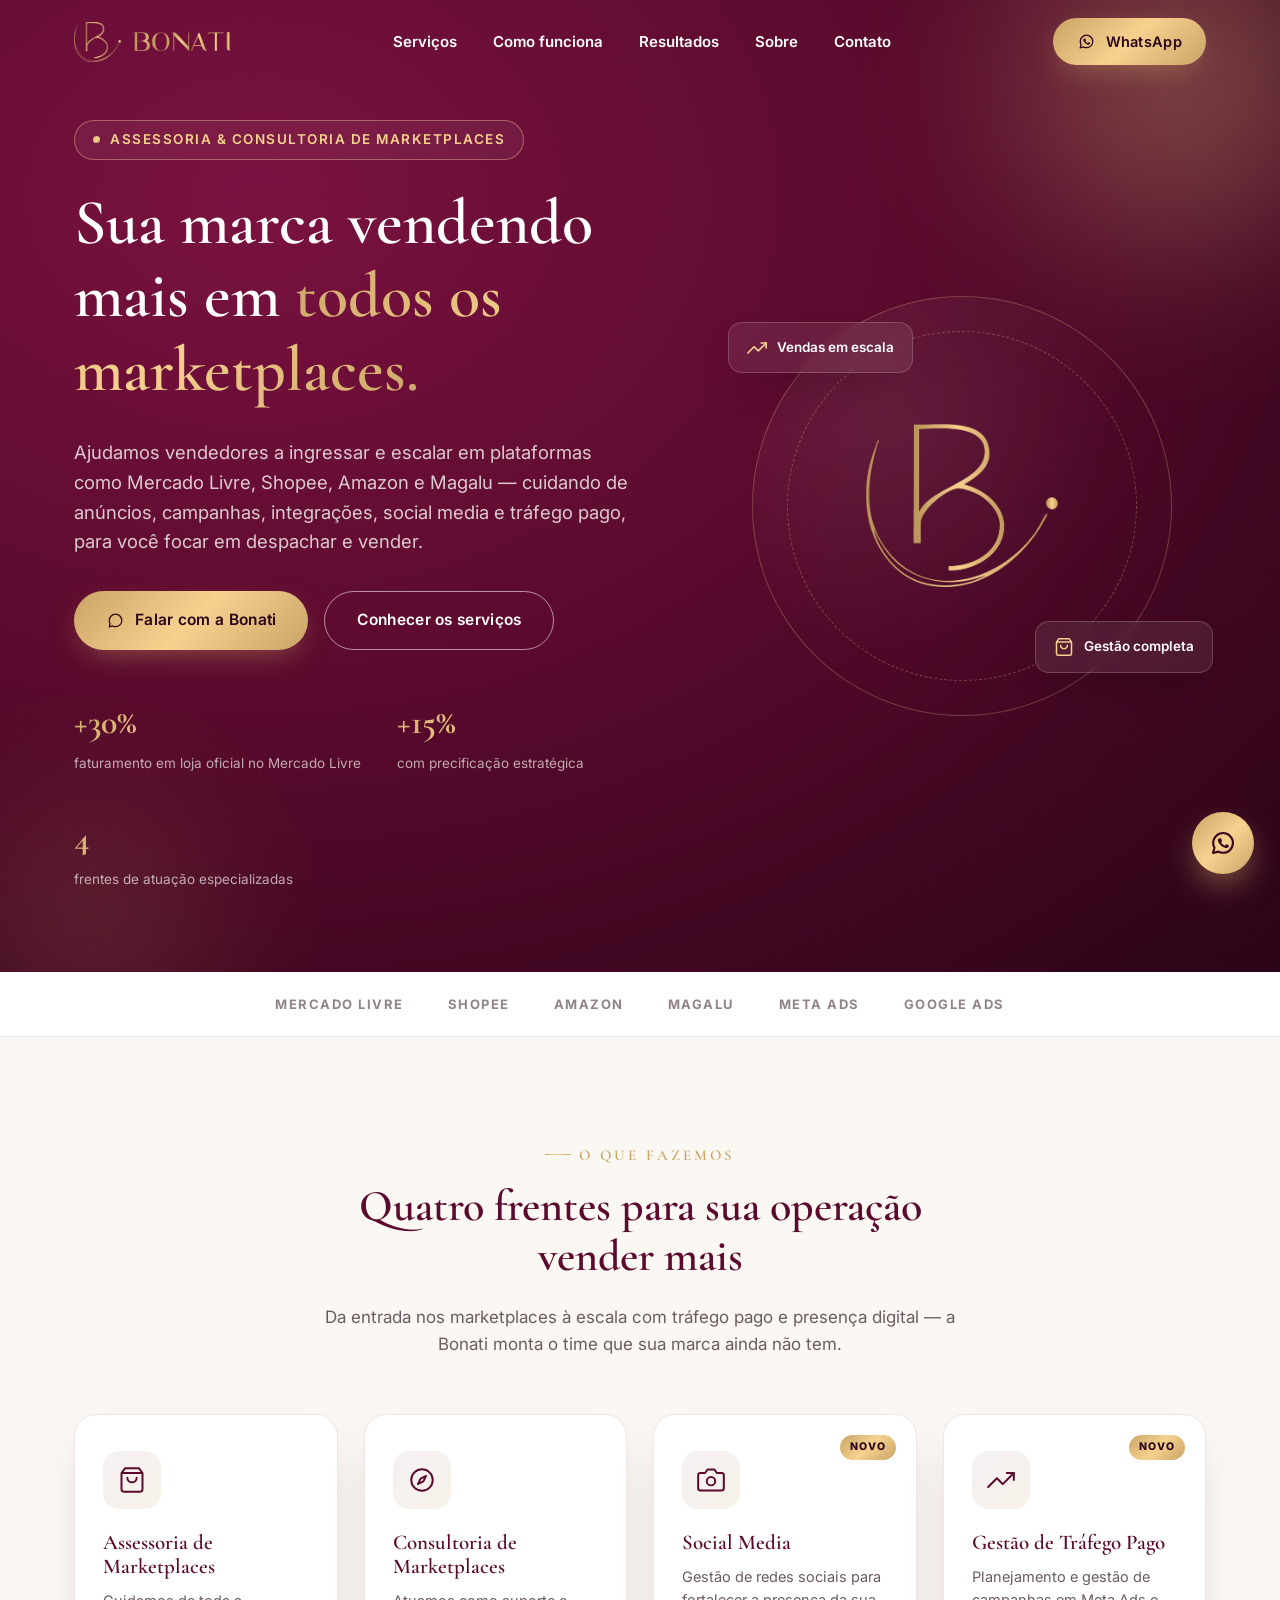
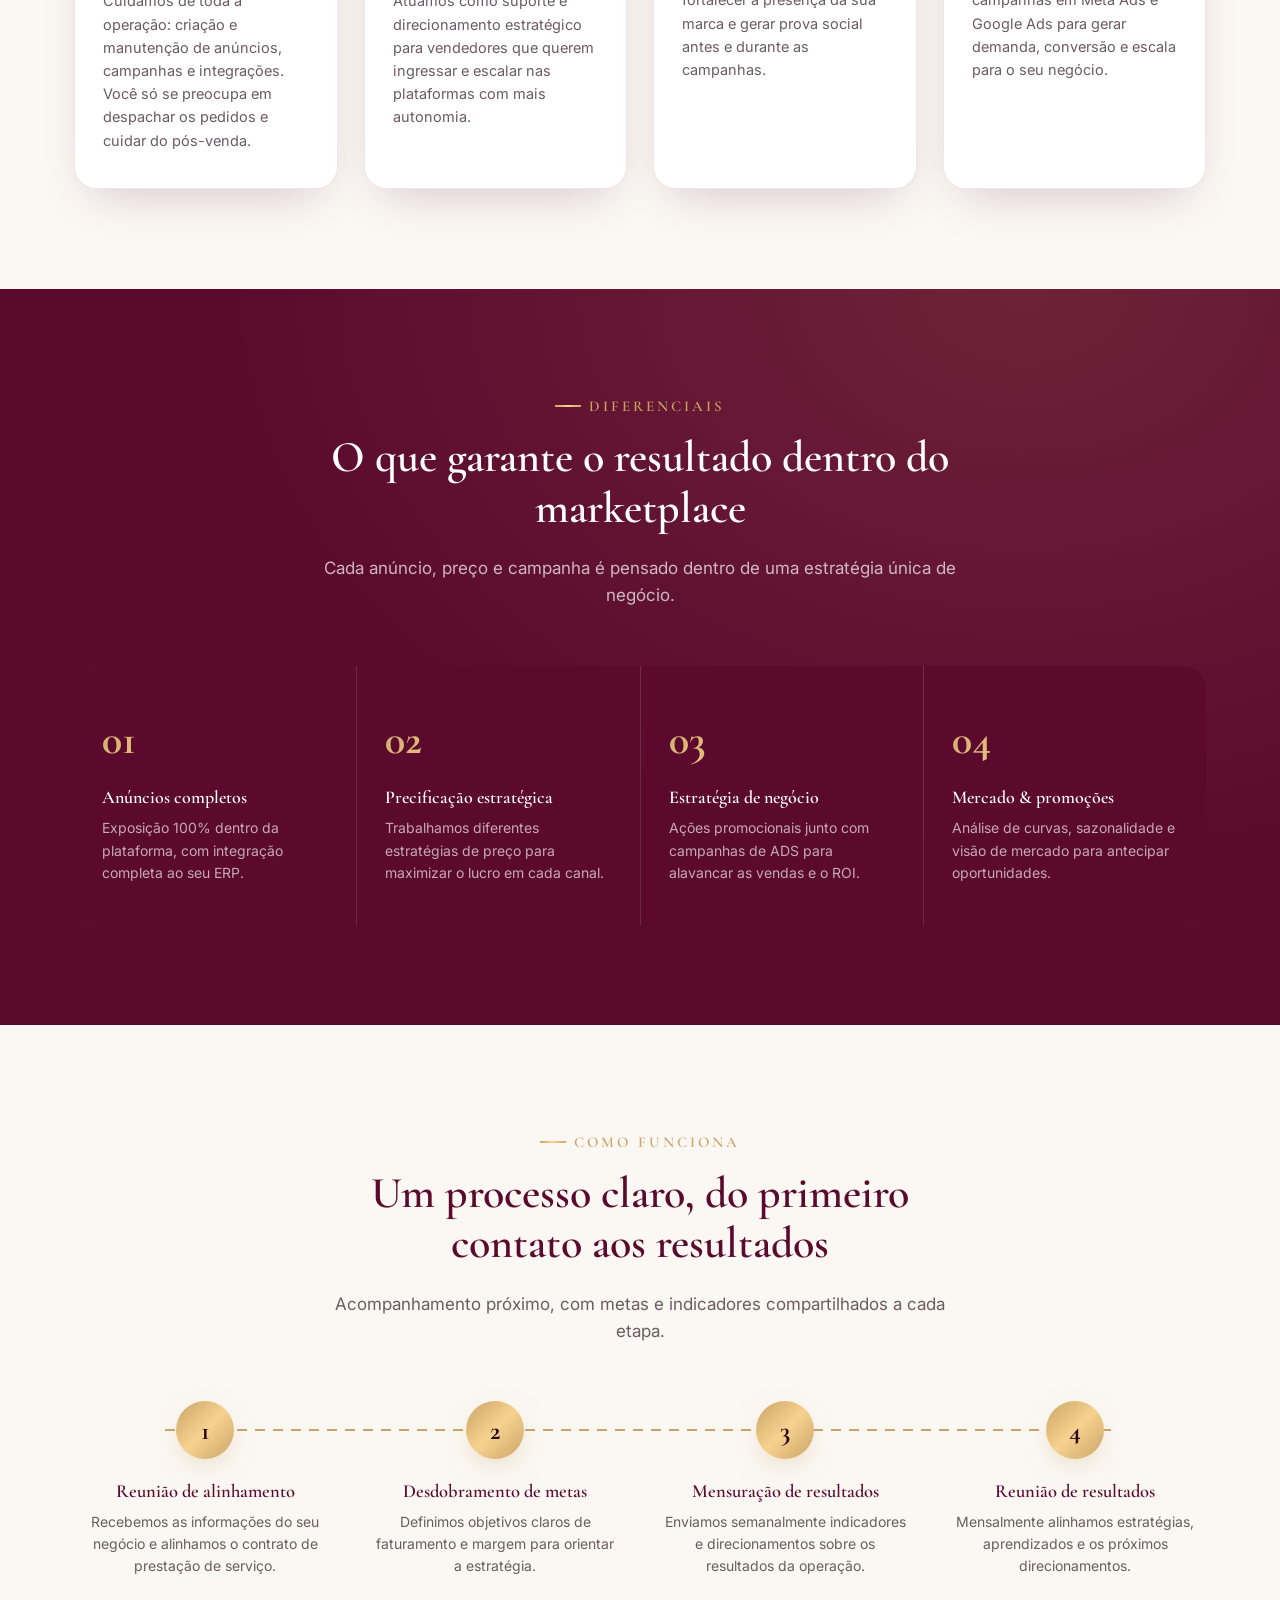
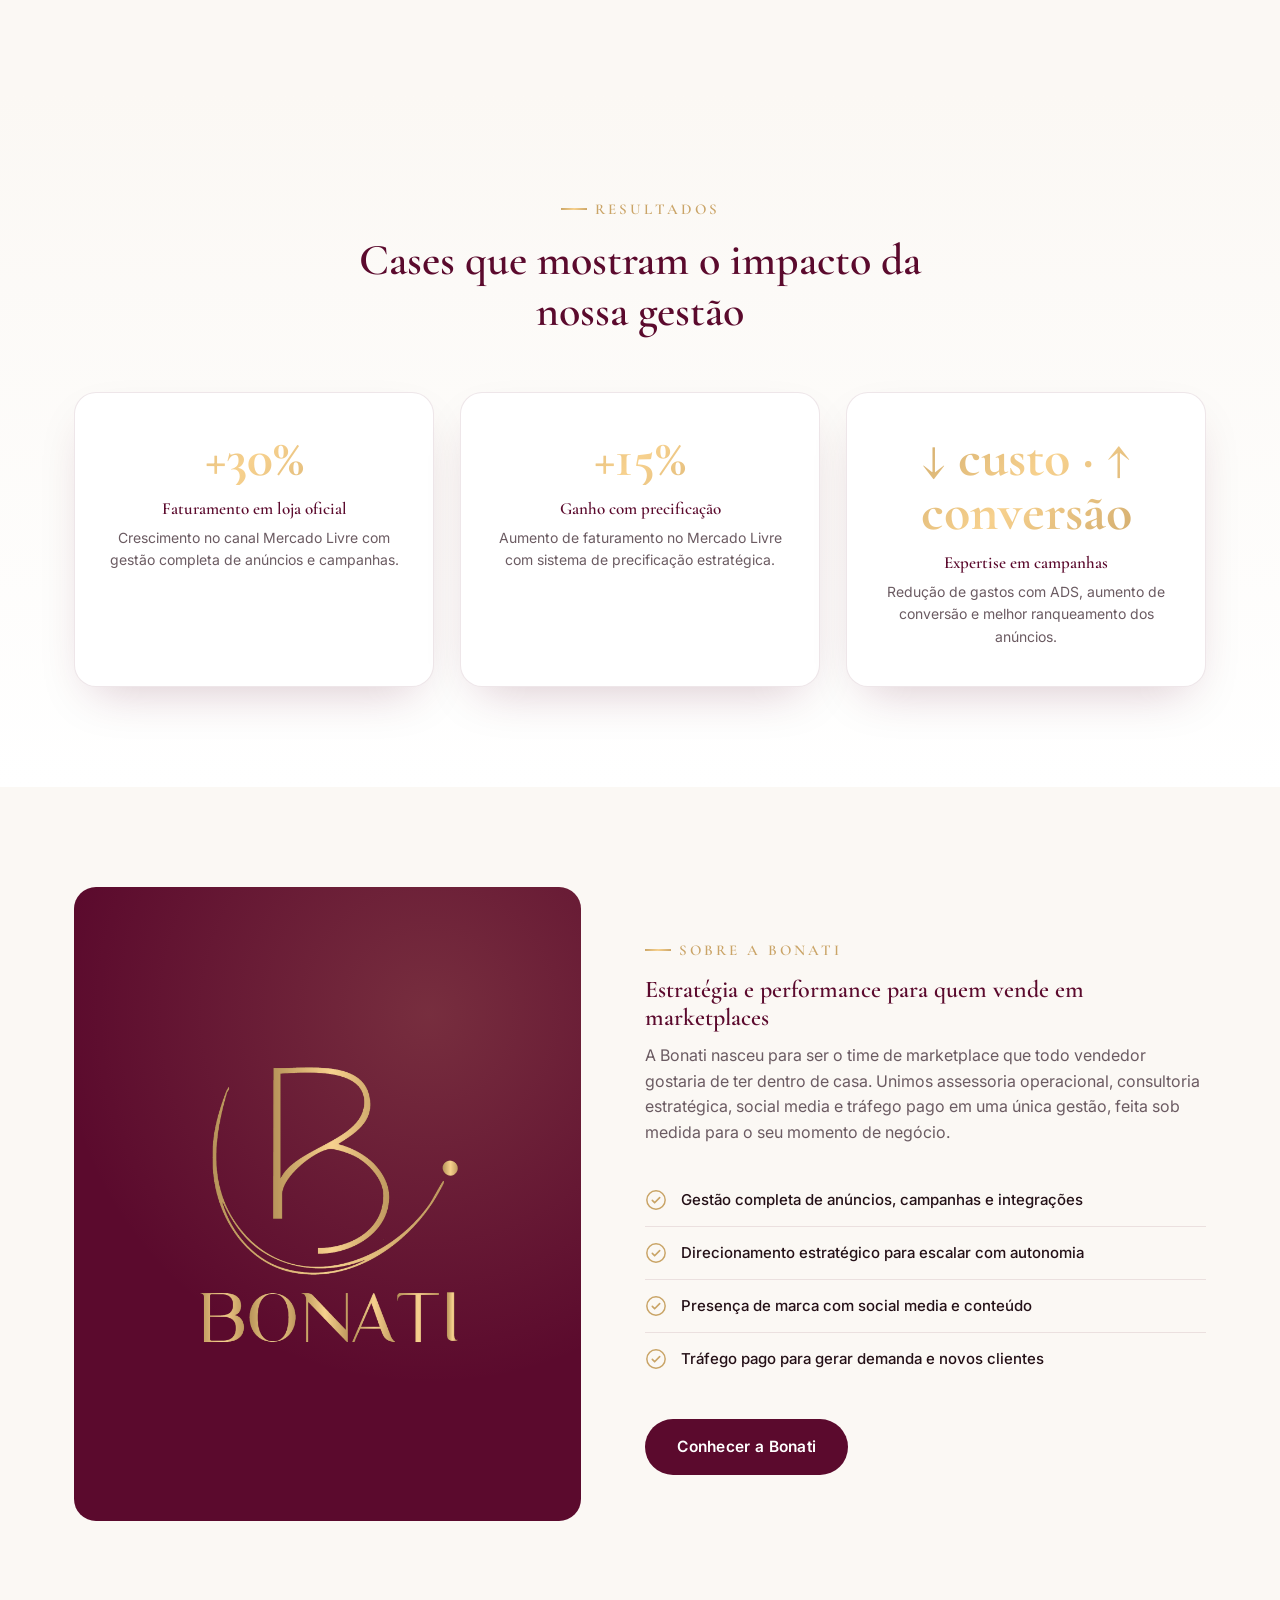
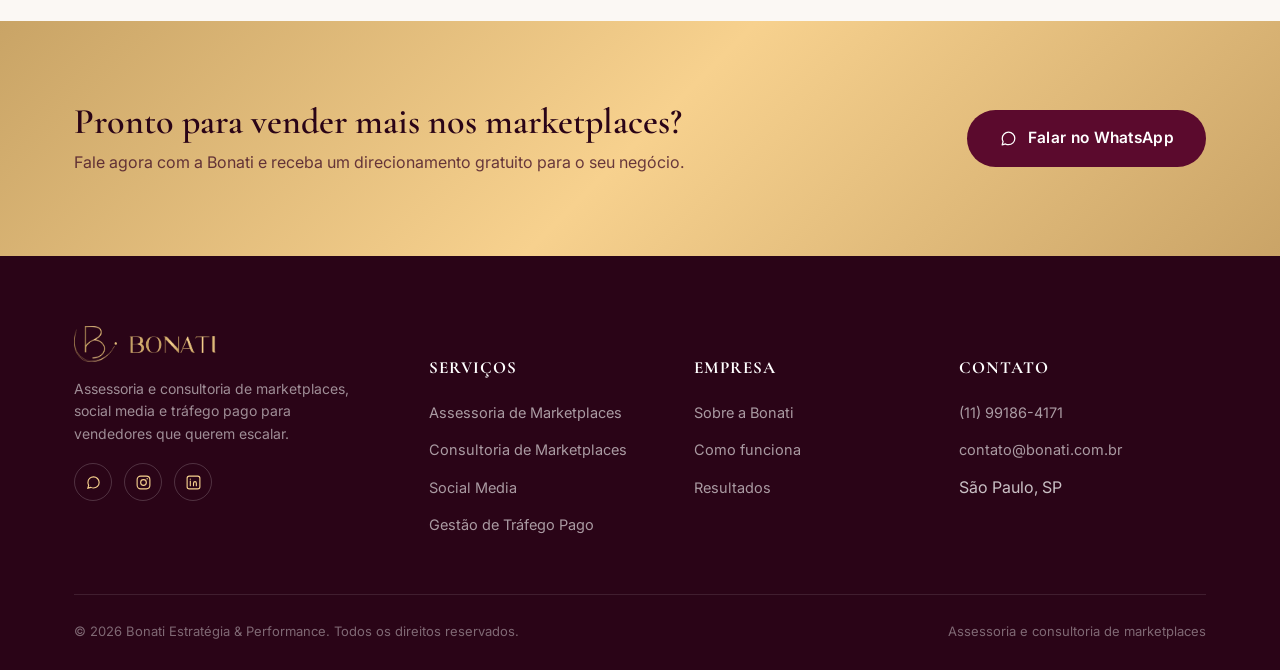
==== commit 81759421: "Usa a logomarca oficial da Bonati na landing page Substitui o monograma recriado em SVG pelos recort" ====
--- a/index.html
+++ b/index.html
@@ -5,7 +5,8 @@
 <meta name="viewport" content="width=device-width, initial-scale=1.0">
 <title>Bonati — Assessoria e Consultoria de Marketplaces</title>
 <meta name="description" content="A Bonati ajuda vendedores a ingressar e escalar nos marketplaces: assessoria completa de anúncios, consultoria estratégica, social media e gestão de tráfego pago.">
-<link rel="icon" type="image/svg+xml" href="assets/img/favicon.svg">
+<link rel="icon" type="image/png" href="assets/img/favicon.png">
+<link rel="apple-touch-icon" href="assets/img/favicon.png">
 <link rel="preconnect" href="https://fonts.googleapis.com">
 <link rel="preconnect" href="https://fonts.gstatic.com" crossorigin>
 <link href="https://fonts.googleapis.com/css2?family=Cormorant+Garamond:wght@500;600;700&family=Inter:wght@400;500;600;700;800&display=swap" rel="stylesheet">
@@ -18,7 +19,8 @@
 <header class="site-header">
   <div class="container header-inner">
     <a href="#top" class="logo">
-      <img src="assets/img/logo-full.svg" alt="Bonati — Estratégia & Performance">
+      <img src="assets/img/logo-mark.png" alt="" class="logo-icon">
+      <img src="assets/img/logo-wordmark.png" alt="Bonati — Estratégia & Performance" class="logo-word">
     </a>
     <nav class="nav">
       <a href="#servicos">Serviços</a>
@@ -74,7 +76,7 @@
     </div>
     <div class="hero-visual">
       <div class="hero-badge">
-        <img src="assets/img/logo-mark.svg" alt="Bonati">
+        <img src="assets/img/logo-mark.png" alt="Bonati">
         <div class="float-card c1">
           <svg viewBox="0 0 24 24" fill="none"><polyline points="23 6 13.5 15.5 8.5 10.5 1 18" stroke="#f7d18e" stroke-width="2" stroke-linecap="round" stroke-linejoin="round"/><polyline points="17 6 23 6 23 12" stroke="#f7d18e" stroke-width="2" stroke-linecap="round" stroke-linejoin="round"/></svg>
           Vendas em escala
@@ -245,7 +247,7 @@
 <section class="section" id="sobre">
   <div class="container about-grid">
     <div class="about-visual reveal">
-      <img src="assets/img/logo-mark.svg" alt="Bonati">
+      <img src="assets/img/logo-full.png" alt="Bonati — Estratégia & Performance">
     </div>
     <div class="about-text reveal">
       <span class="eyebrow">Sobre a Bonati</span>
@@ -293,7 +295,10 @@
   <div class="container">
     <div class="footer-grid">
       <div>
-        <a href="#top" class="logo"><img src="assets/img/logo-full.svg" alt="Bonati"></a>
+        <a href="#top" class="logo">
+          <img src="assets/img/logo-mark.png" alt="" class="logo-icon">
+          <img src="assets/img/logo-wordmark.png" alt="Bonati" class="logo-word">
+        </a>
         <p>Assessoria e consultoria de marketplaces, social media e tráfego pago para vendedores que querem escalar.</p>
         <div class="footer-social">
           <a href="https://wa.me/5511991864171" target="_blank" rel="noopener" aria-label="WhatsApp">
--- a/assets/css/style.css
+++ b/assets/css/style.css
@@ -146,9 +146,9 @@
   box-shadow: 0 4px 24px rgba(91,10,45,.08);
 }
 .header-inner { display: flex; align-items: center; justify-content: space-between; gap: 24px; }
-.logo { display: flex; align-items: center; gap: 10px; }
-.logo img { height: 38px; width: auto; }
-.logo .logo-mark-only { display: none; }
+.logo { display: flex; align-items: center; gap: 12px; }
+.logo .logo-icon { height: 40px; width: auto; }
+.logo .logo-word { height: 19px; width: auto; }
 
 .nav {
   display: flex;
@@ -540,7 +540,9 @@
   padding-bottom: 44px;
   border-bottom: 1px solid rgba(255,255,255,.1);
 }
-.footer-grid .logo img { height: 34px; margin-bottom: 16px; }
+.footer-grid .logo { margin-bottom: 16px; }
+.footer-grid .logo .logo-icon { height: 36px; }
+.footer-grid .logo .logo-word { height: 17px; }
 .footer-grid p { color: rgba(255,255,255,.55); font-size: 14px; max-width: 280px; }
 .footer-col h5 {
   color: #fff; font-family: 'Cormorant Garamond', serif; font-size: 17px;
@@ -616,6 +618,13 @@
   .trust-bar .container { gap: 22px; }
 }
 
+@media (max-width: 460px) {
+  .header-actions { gap: 10px; }
+  .logo { gap: 8px; }
+  .logo .logo-icon { height: 32px; }
+  .logo .logo-word { display: none; }
+}
+
 /* Mobile nav drawer */
 .mobile-nav {
   position: fixed;
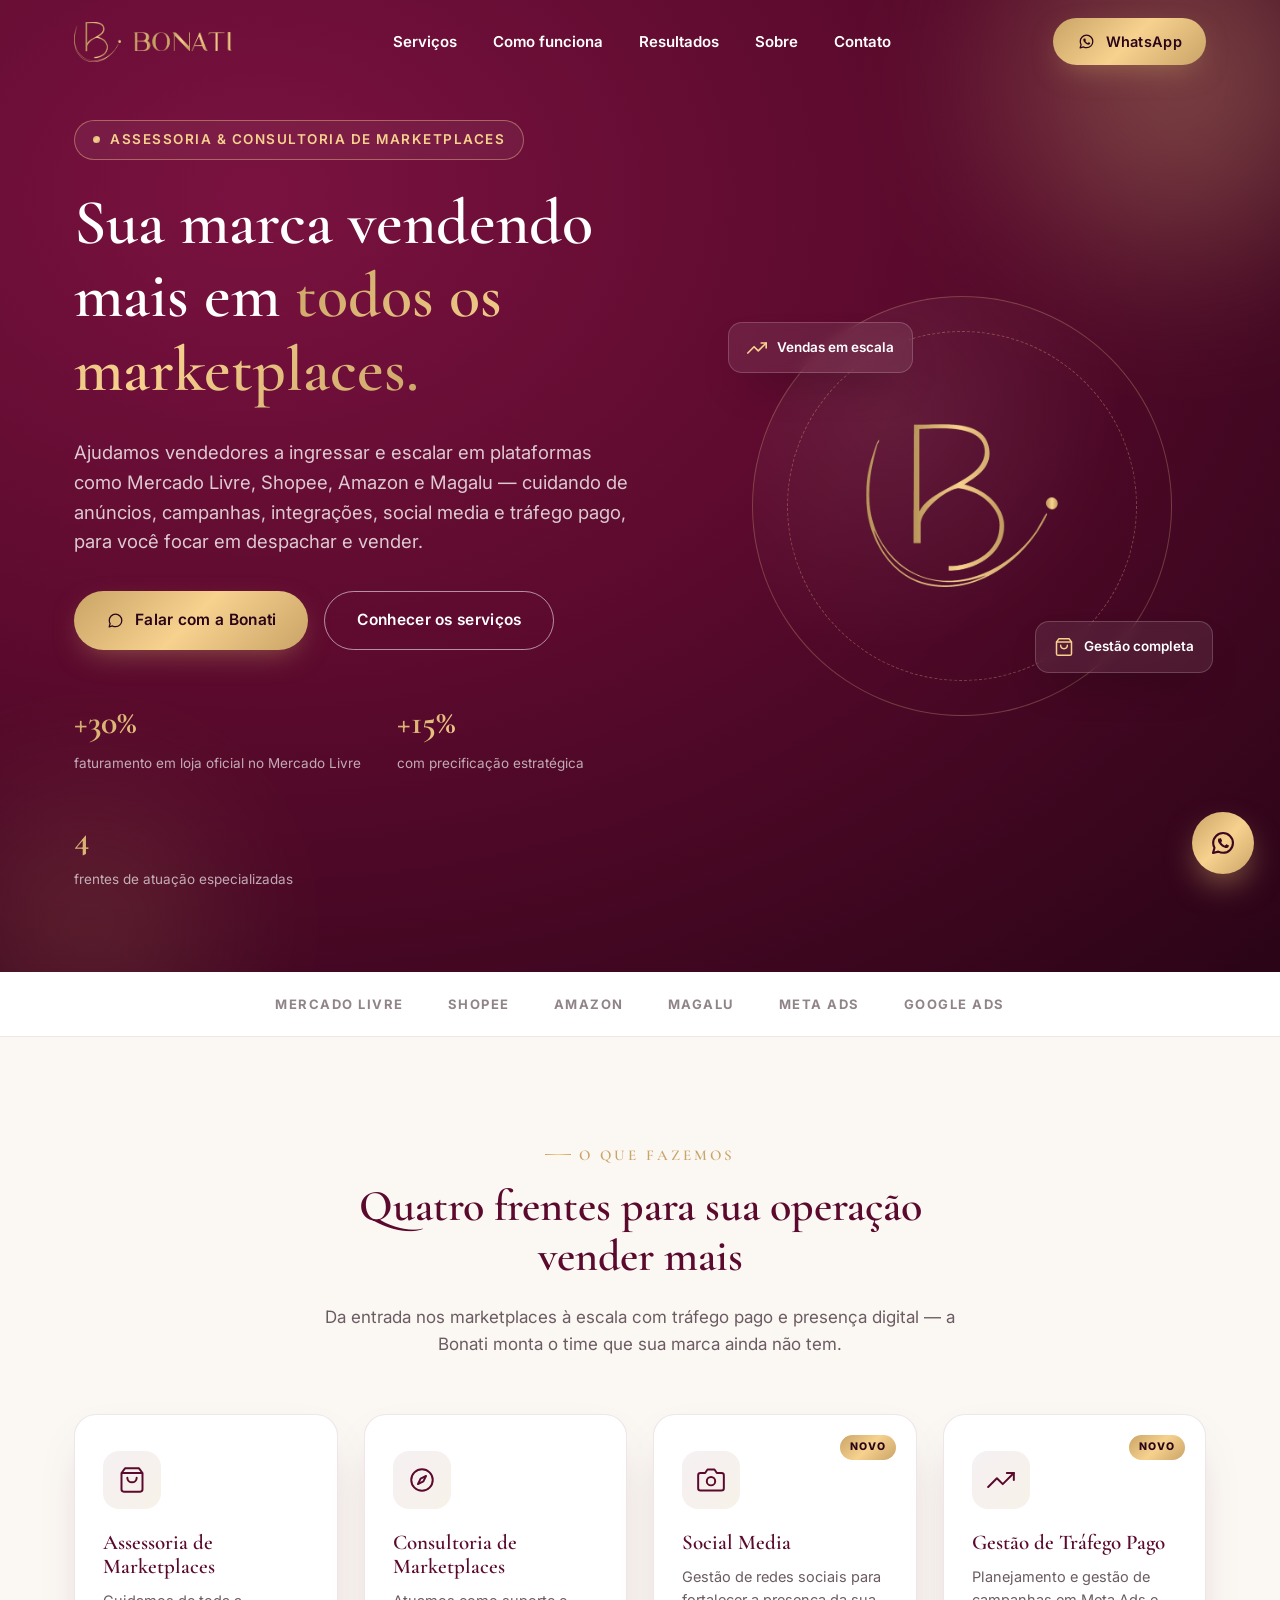
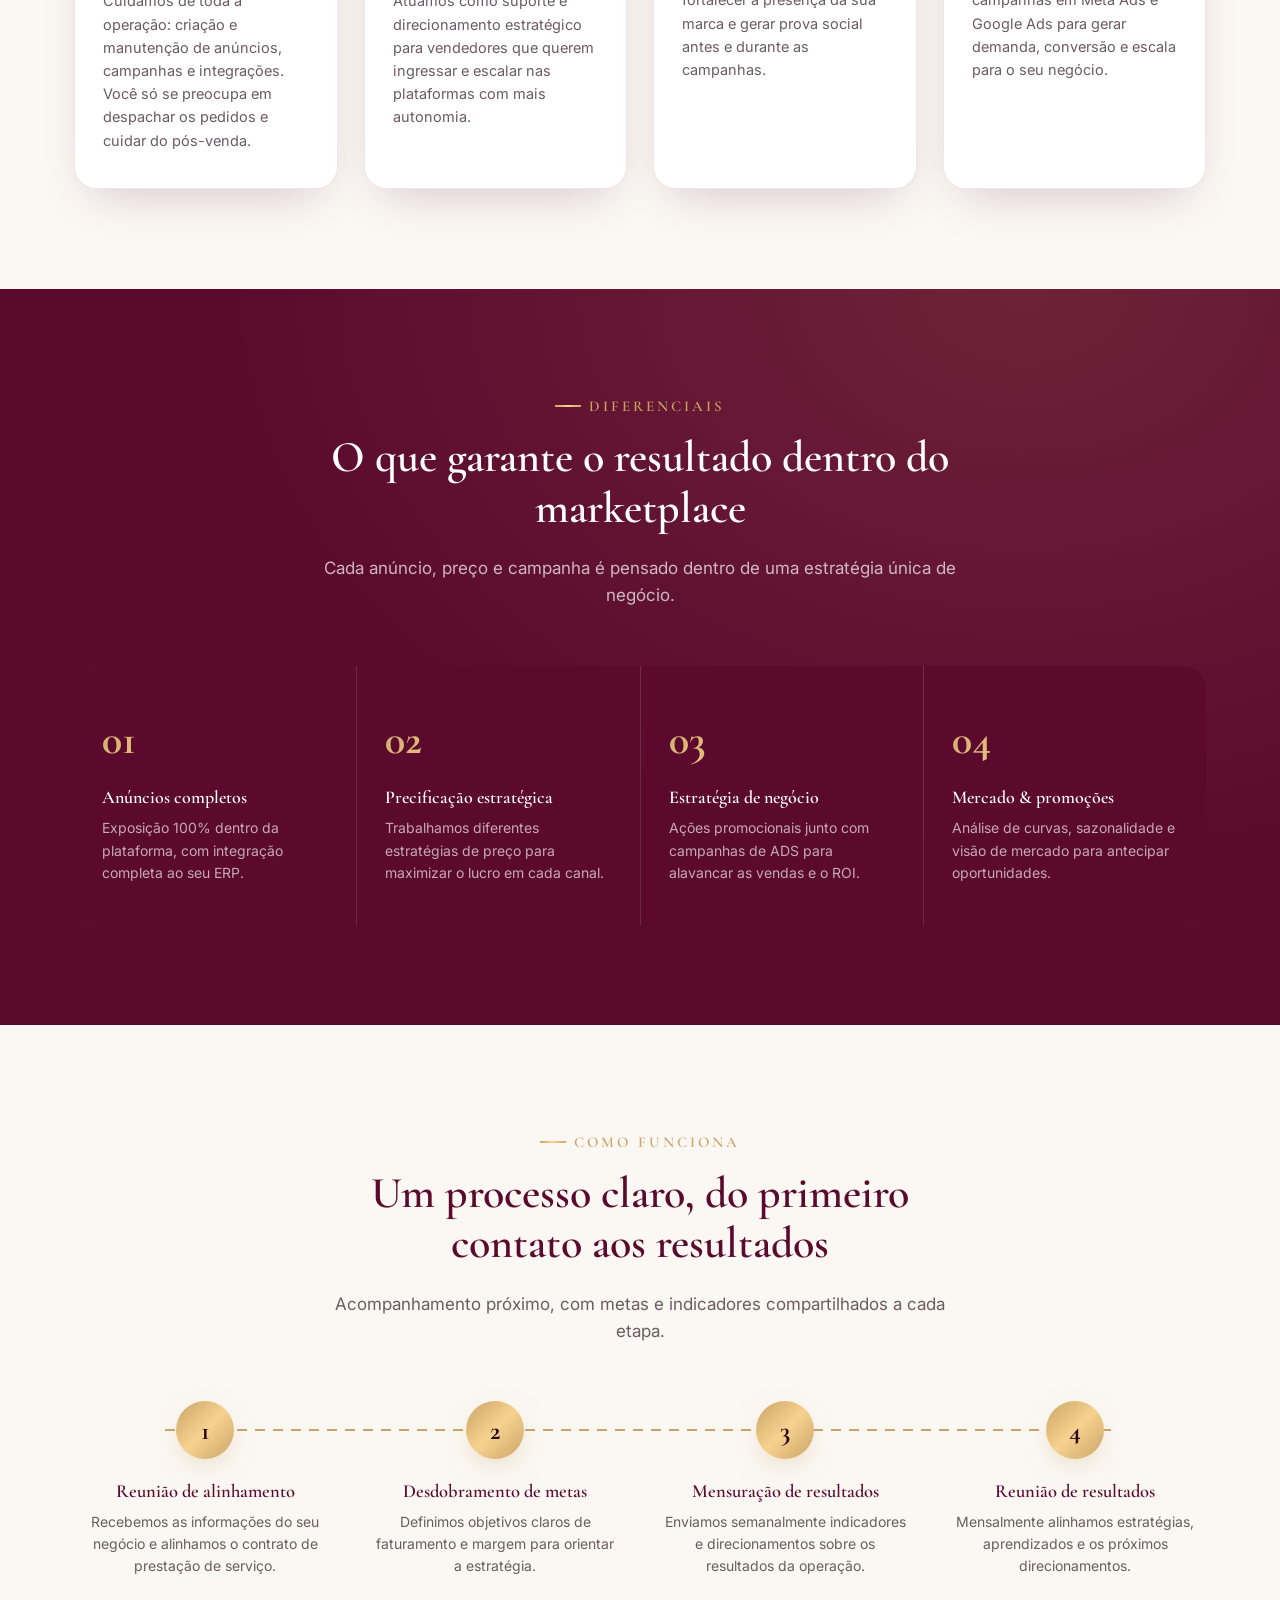
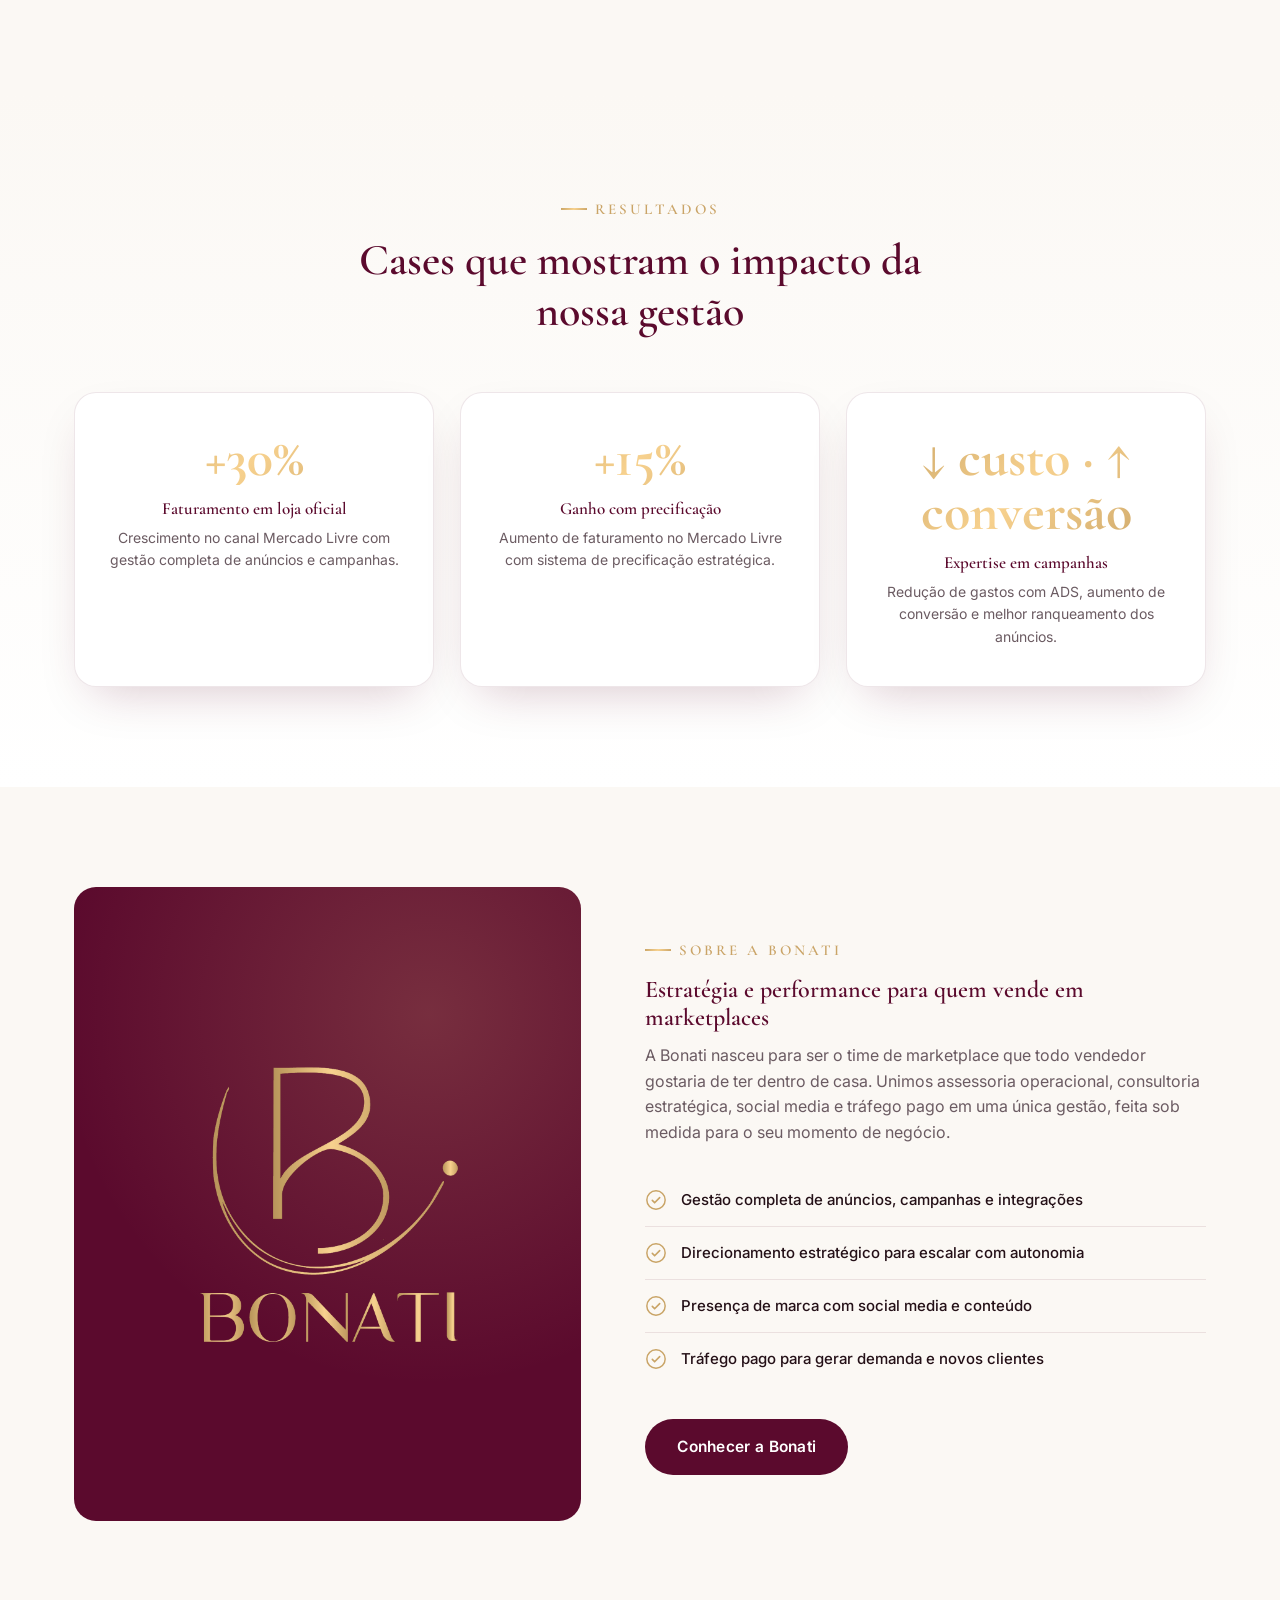
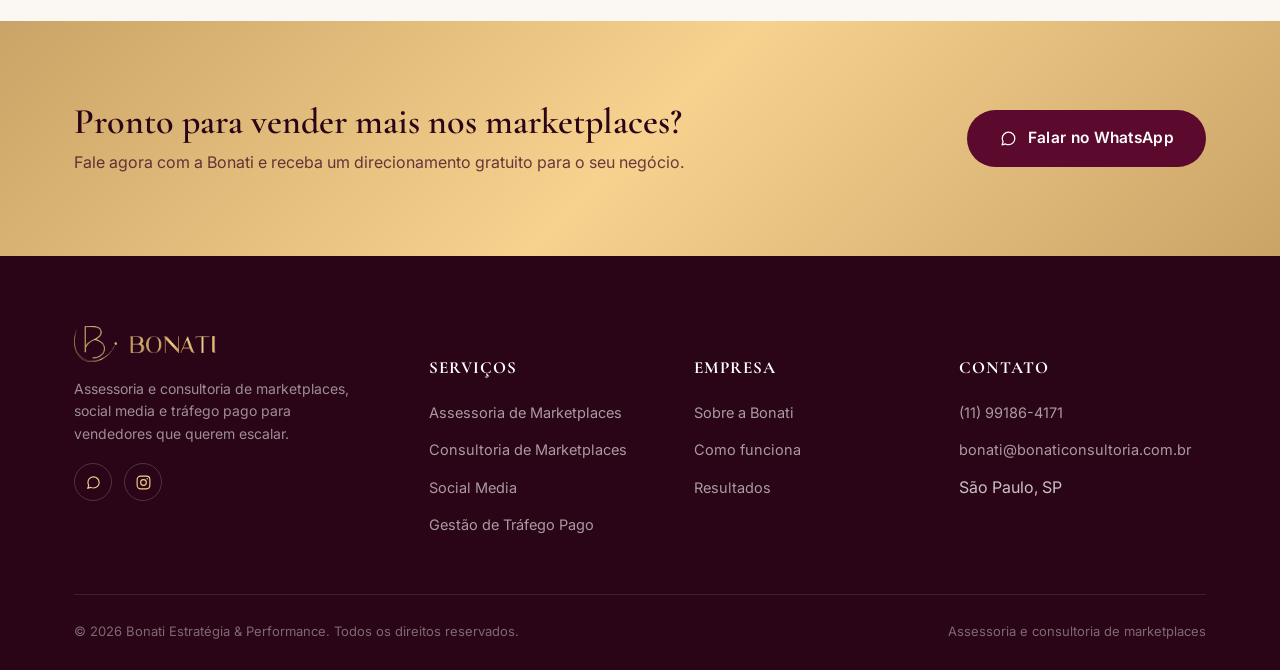
==== commit 8d2de1b4: "Atualiza contatos do rodapé Troca o e-mail para bonati@bonaticonsultoria.com.br, aponta o Instagram " ====
--- a/index.html
+++ b/index.html
@@ -304,11 +304,8 @@
           <a href="https://wa.me/5511991864171" target="_blank" rel="noopener" aria-label="WhatsApp">
             <svg viewBox="0 0 24 24" fill="none"><path d="M17.6 6.32A7.85 7.85 0 0 0 12.05 4c-4.36 0-7.9 3.53-7.9 7.9 0 1.39.36 2.74 1.05 3.94L4 20l4.27-1.12a7.9 7.9 0 0 0 3.78.96h0c4.36 0 7.9-3.53 7.9-7.9 0-2.11-.82-4.09-2.35-5.62Z" stroke="#f7d18e" stroke-width="1.6"/></svg>
           </a>
-          <a href="#" aria-label="Instagram">
+          <a href="https://www.instagram.com/bonati_consultoria" target="_blank" rel="noopener" aria-label="Instagram">
             <svg viewBox="0 0 24 24" fill="none"><rect x="3" y="3" width="18" height="18" rx="5" stroke="#f7d18e" stroke-width="1.6"/><circle cx="12" cy="12" r="4" stroke="#f7d18e" stroke-width="1.6"/><circle cx="17.2" cy="6.8" r="1" fill="#f7d18e"/></svg>
-          </a>
-          <a href="#" aria-label="LinkedIn">
-            <svg viewBox="0 0 24 24" fill="none"><rect x="3" y="3" width="18" height="18" rx="3" stroke="#f7d18e" stroke-width="1.6"/><path d="M7.5 10v6.5M7.5 7.2v.1M12 16.5V13c0-1.4 1-2.2 2.2-2.2 1.2 0 1.8.8 1.8 2.2v3.5" stroke="#f7d18e" stroke-width="1.6" stroke-linecap="round"/></svg>
           </a>
         </div>
       </div>
@@ -333,7 +330,7 @@
         <h5>Contato</h5>
         <ul>
           <li><a href="https://wa.me/5511991864171" target="_blank" rel="noopener">(11) 99186-4171</a></li>
-          <li><a href="mailto:contato@bonati.com.br">contato@bonati.com.br</a></li>
+          <li><a href="mailto:bonati@bonaticonsultoria.com.br">bonati@bonaticonsultoria.com.br</a></li>
           <li>São Paulo, SP</li>
         </ul>
       </div>
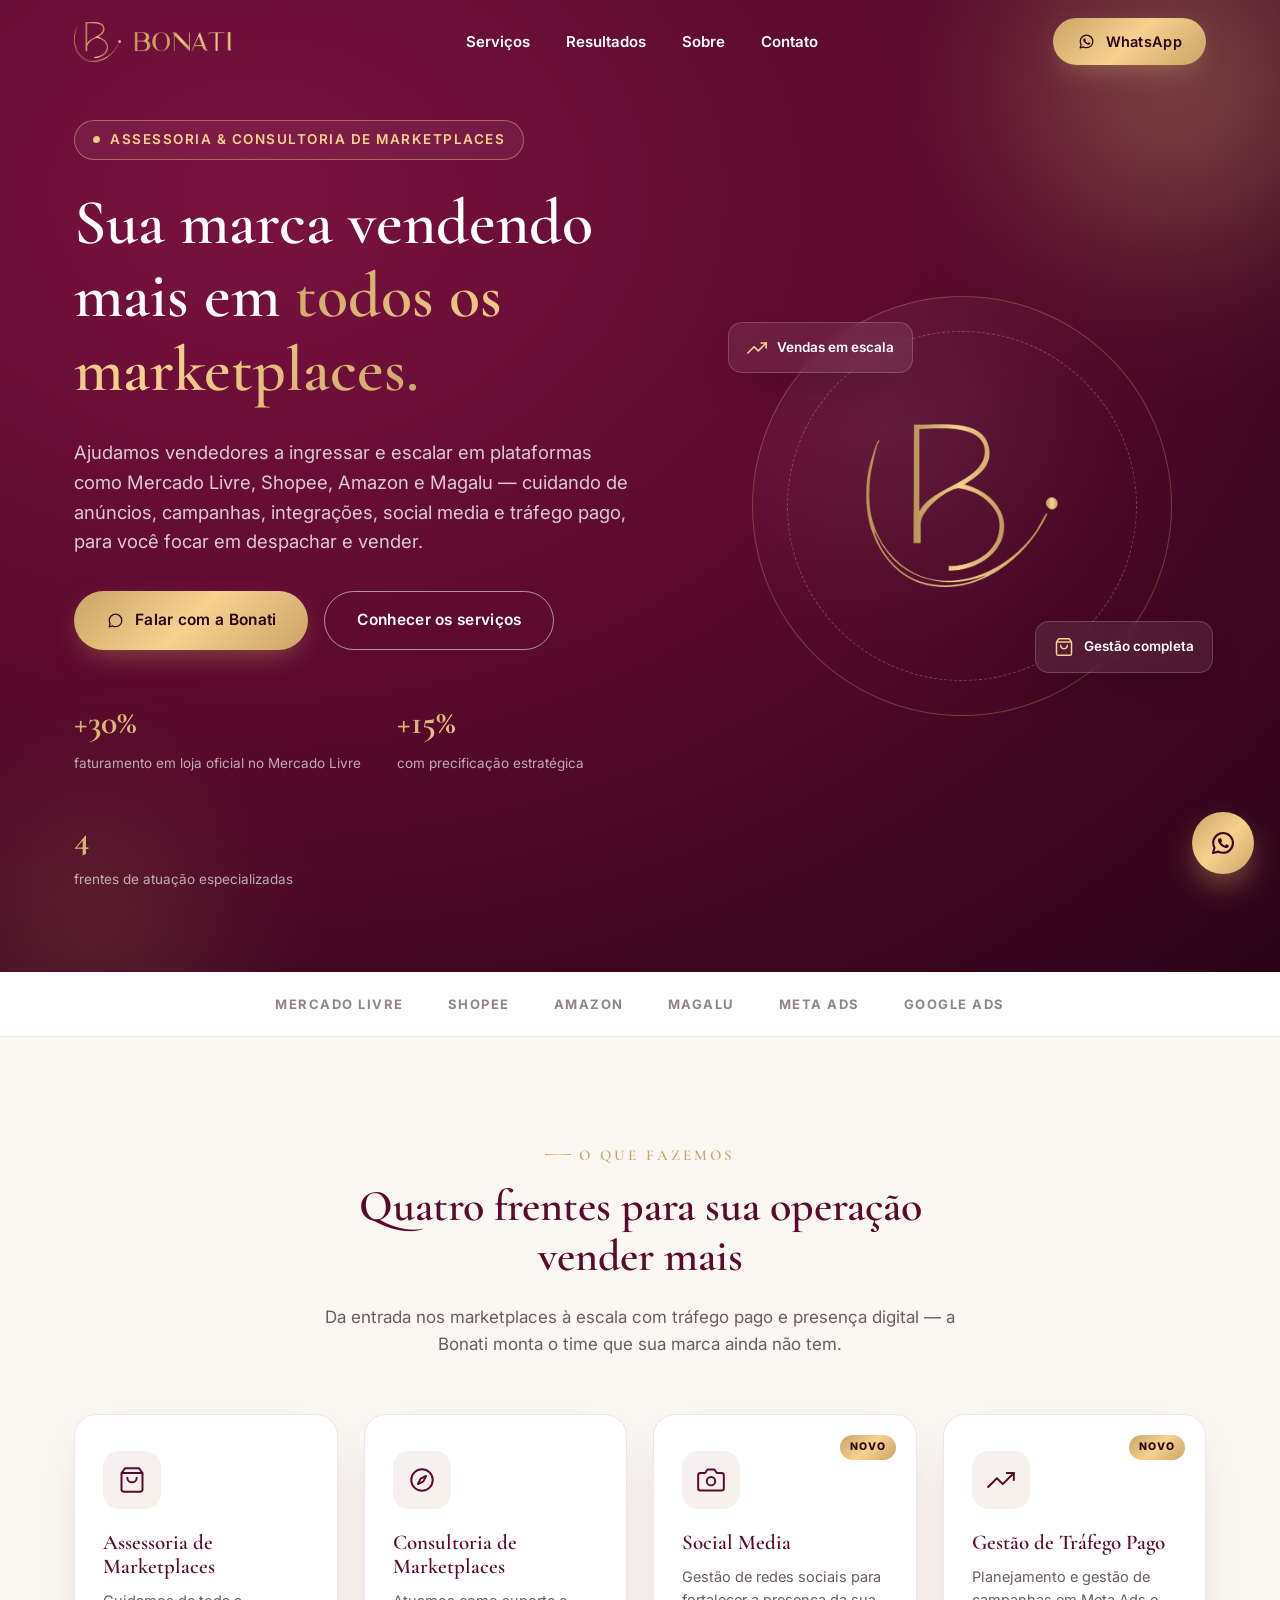
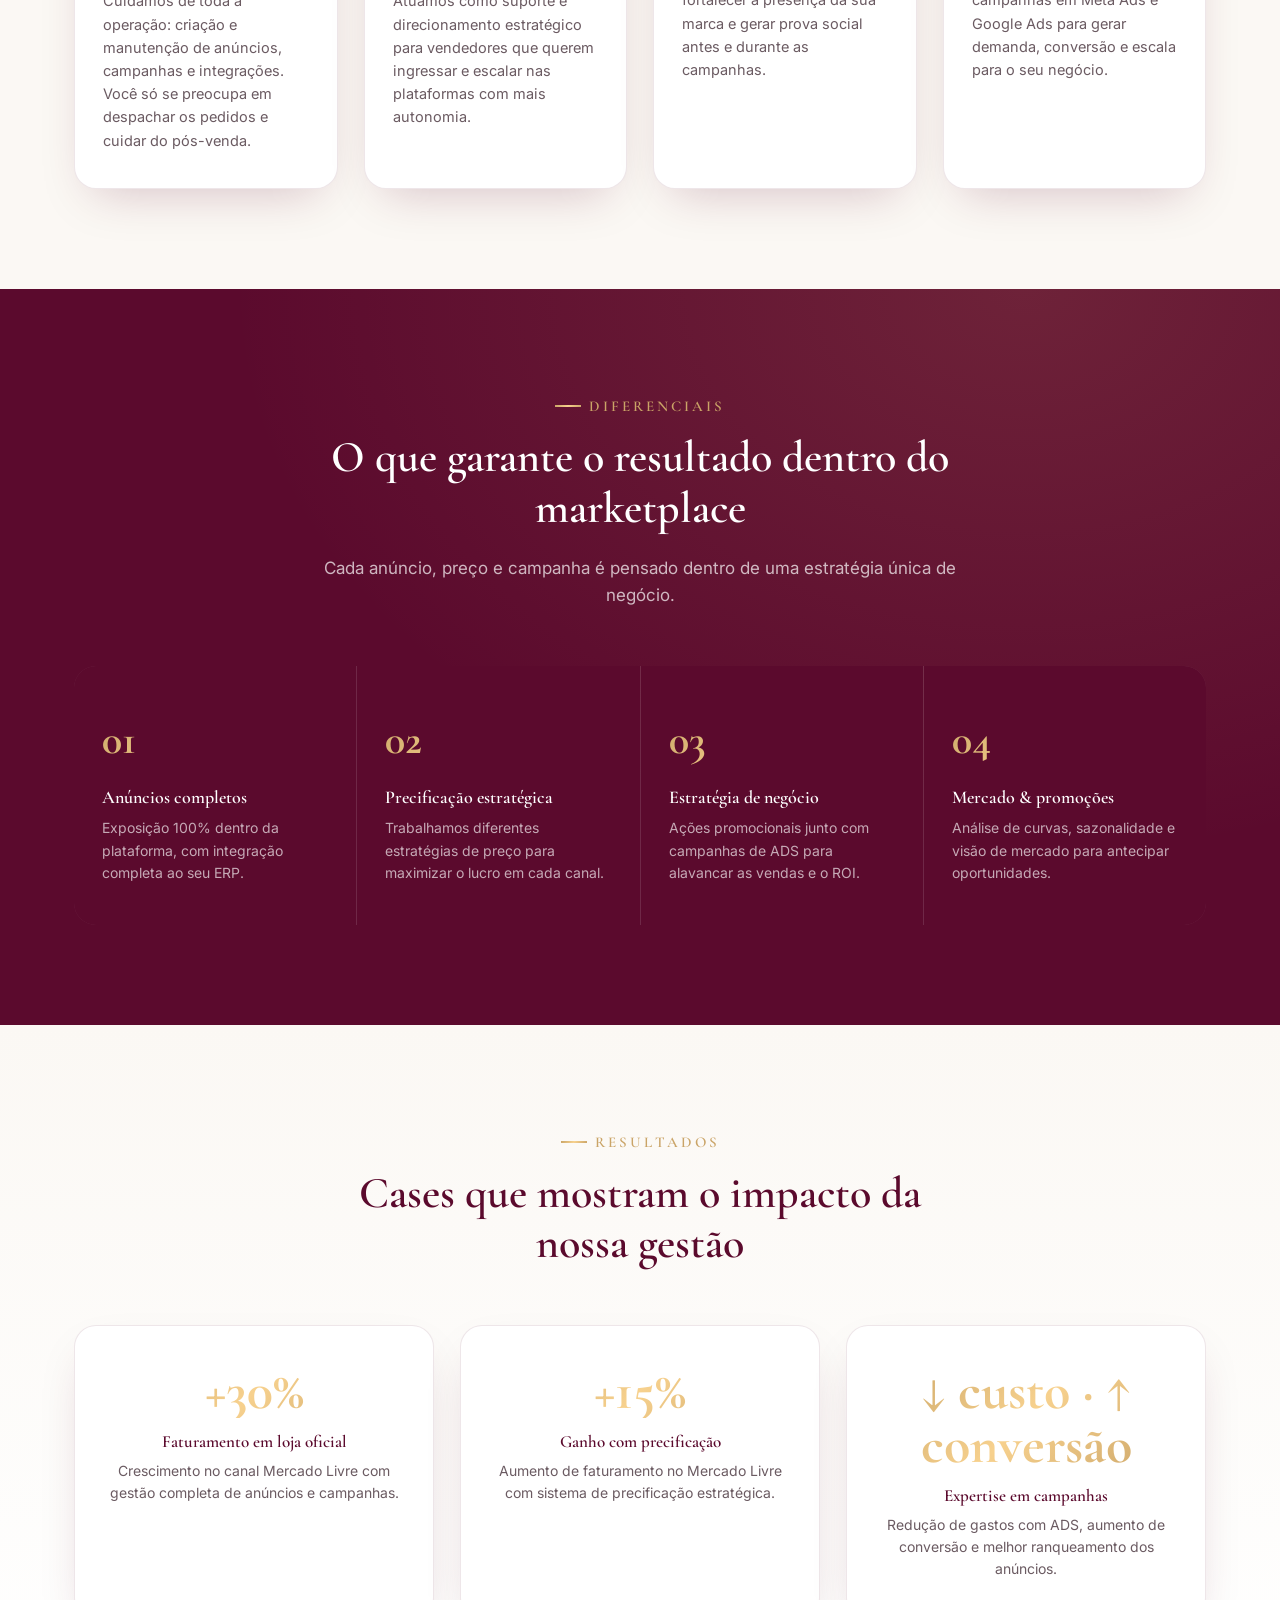
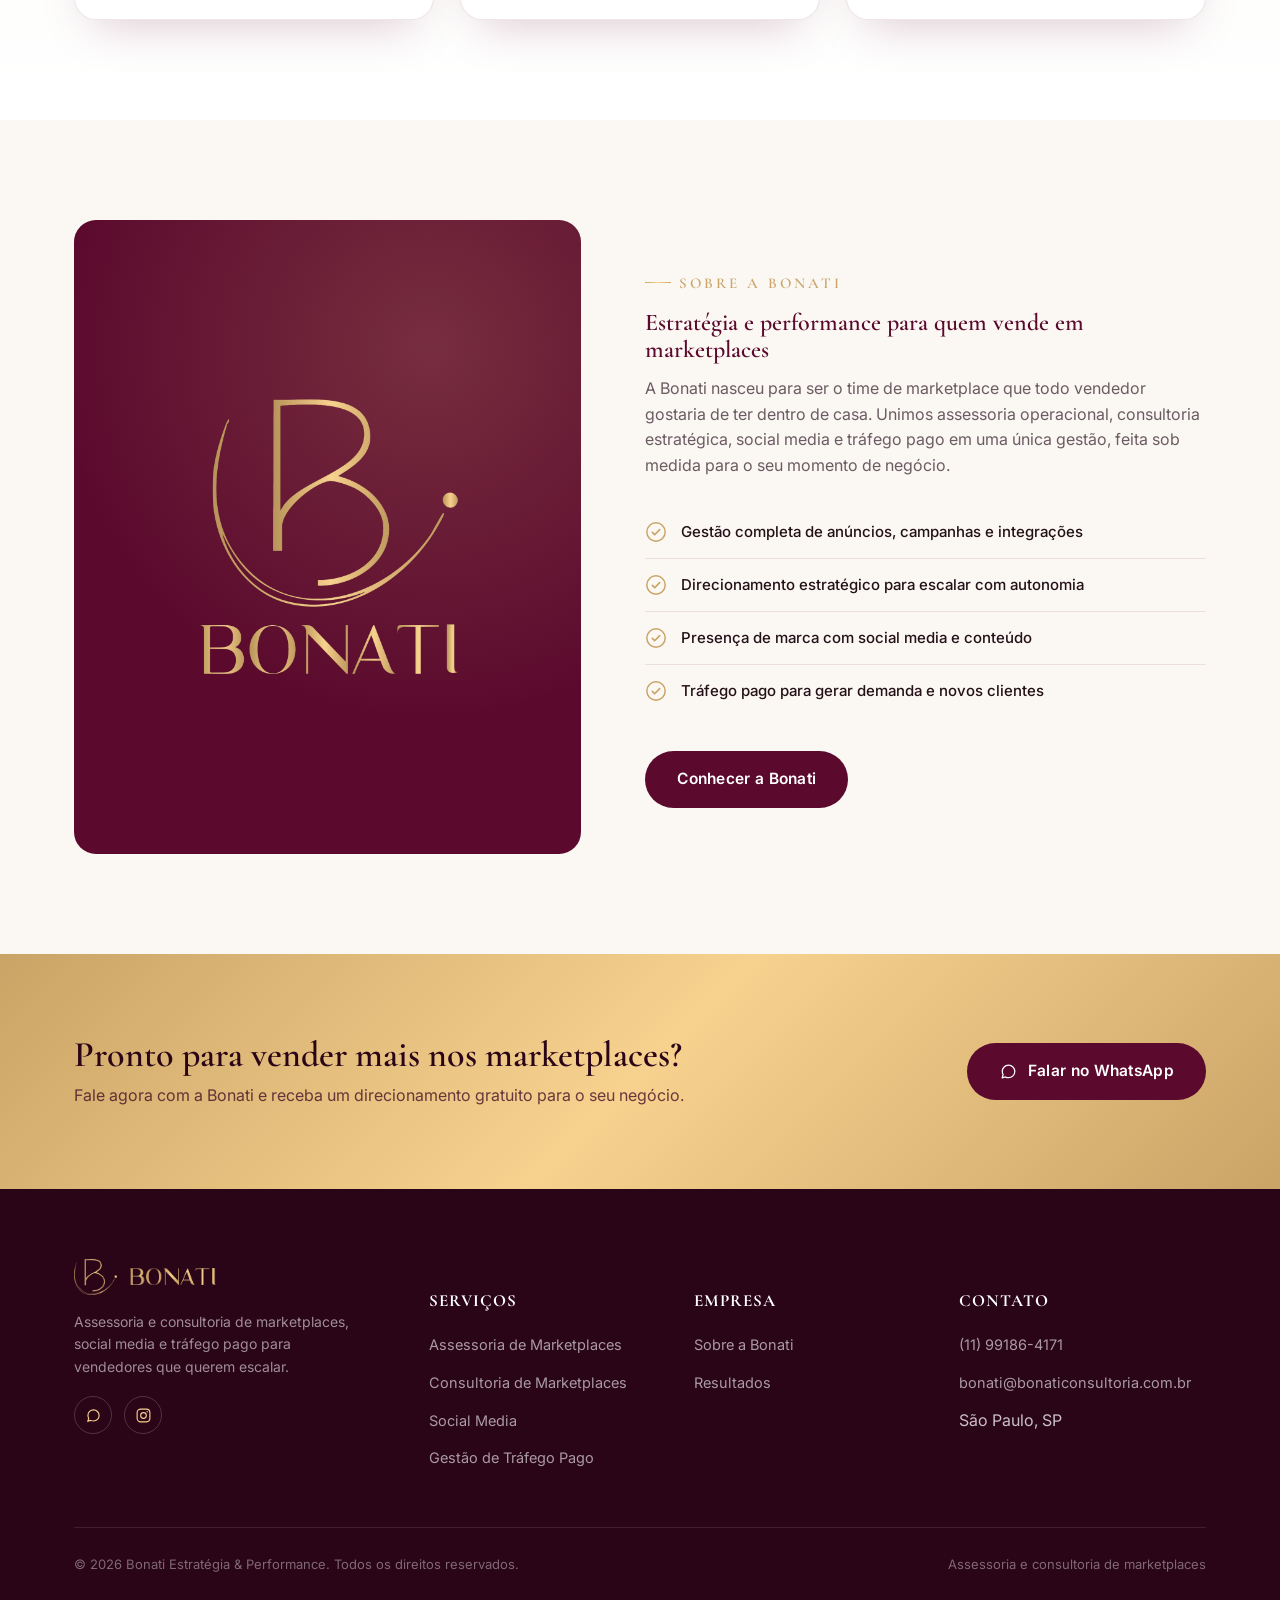
==== commit a7f8d2db: "Remove a seção "Como funciona" da landing page Esse processo passa a ser explicado diretamente pelo " ====
--- a/index.html
+++ b/index.html
@@ -24,7 +24,6 @@
     </a>
     <nav class="nav">
       <a href="#servicos">Serviços</a>
-      <a href="#como-funciona">Como funciona</a>
       <a href="#resultados">Resultados</a>
       <a href="#sobre">Sobre</a>
       <a href="#contato">Contato</a>
@@ -47,7 +46,6 @@
     <svg viewBox="0 0 24 24" fill="none"><path d="M18 6 6 18M6 6l12 12" stroke="#fff" stroke-width="2" stroke-linecap="round"/></svg>
   </button>
   <a href="#servicos">Serviços</a>
-  <a href="#como-funciona">Como funciona</a>
   <a href="#resultados">Resultados</a>
   <a href="#sobre">Sobre</a>
   <a href="#contato">Contato</a>
@@ -178,39 +176,6 @@
         <span class="num">04</span>
         <h4>Mercado &amp; promoções</h4>
         <p>Análise de curvas, sazonalidade e visão de mercado para antecipar oportunidades.</p>
-      </div>
-    </div>
-  </div>
-</section>
-
-<!-- Como funciona -->
-<section class="section" id="como-funciona">
-  <div class="container">
-    <div class="section-head reveal">
-      <span class="eyebrow">Como funciona</span>
-      <h2>Um processo claro, do primeiro contato aos resultados</h2>
-      <p>Acompanhamento próximo, com metas e indicadores compartilhados a cada etapa.</p>
-    </div>
-    <div class="process-grid">
-      <div class="process-step reveal">
-        <div class="step-num">1</div>
-        <h3>Reunião de alinhamento</h3>
-        <p>Recebemos as informações do seu negócio e alinhamos o contrato de prestação de serviço.</p>
-      </div>
-      <div class="process-step reveal">
-        <div class="step-num">2</div>
-        <h3>Desdobramento de metas</h3>
-        <p>Definimos objetivos claros de faturamento e margem para orientar a estratégia.</p>
-      </div>
-      <div class="process-step reveal">
-        <div class="step-num">3</div>
-        <h3>Mensuração de resultados</h3>
-        <p>Enviamos semanalmente indicadores e direcionamentos sobre os resultados da operação.</p>
-      </div>
-      <div class="process-step reveal">
-        <div class="step-num">4</div>
-        <h3>Reunião de resultados</h3>
-        <p>Mensalmente alinhamos estratégias, aprendizados e os próximos direcionamentos.</p>
       </div>
     </div>
   </div>
@@ -322,7 +287,6 @@
         <h5>Empresa</h5>
         <ul>
           <li><a href="#sobre">Sobre a Bonati</a></li>
-          <li><a href="#como-funciona">Como funciona</a></li>
           <li><a href="#resultados">Resultados</a></li>
         </ul>
       </div>
--- a/assets/css/style.css
+++ b/assets/css/style.css
@@ -416,38 +416,6 @@
 .diff-item h4 { color: #fff; font-size: 18px; margin-bottom: 10px; font-family: 'Cormorant Garamond', serif; }
 .diff-item p { color: rgba(255,255,255,.65); font-size: 14px; margin: 0; }
 
-/* ---------- How it works ---------- */
-.process-wrap { position: relative; }
-.process-grid {
-  display: grid;
-  grid-template-columns: repeat(4, 1fr);
-  gap: 28px;
-  position: relative;
-}
-.process-grid::before {
-  content: "";
-  position: absolute;
-  top: 28px; left: 8%; right: 8%;
-  height: 1.5px;
-  background: repeating-linear-gradient(90deg, var(--gold-3) 0 10px, transparent 10px 18px);
-  z-index: 0;
-}
-.process-step { position: relative; z-index: 1; text-align: center; padding: 0 8px; }
-.process-step .step-num {
-  width: 58px; height: 58px;
-  margin: 0 auto 22px;
-  border-radius: 50%;
-  background: var(--gold-gradient);
-  color: var(--wine-darker);
-  display: flex; align-items: center; justify-content: center;
-  font-family: 'Cormorant Garamond', serif;
-  font-size: 26px;
-  font-weight: 700;
-  box-shadow: var(--shadow-gold);
-}
-.process-step h3 { font-size: 18.5px; margin-bottom: 8px; }
-.process-step p { font-size: 14px; }
-
 /* ---------- Results ---------- */
 .results-section {
   background: linear-gradient(180deg, var(--off-white) 0%, #fff 100%);
@@ -593,8 +561,6 @@
 @media (max-width: 1024px) {
   .services-grid { grid-template-columns: repeat(2, 1fr); }
   .diff-grid { grid-template-columns: repeat(2, 1fr); }
-  .process-grid { grid-template-columns: repeat(2, 1fr); row-gap: 44px; }
-  .process-grid::before { display: none; }
   .results-grid { grid-template-columns: repeat(3, 1fr); }
   .hero-grid { grid-template-columns: 1fr; }
   .hero-visual { order: -1; max-width: 320px; margin: 0 auto 20px; }
@@ -609,7 +575,6 @@
   .header-actions .btn-gold { padding: 10px 18px; font-size: 13.5px; }
   .services-grid { grid-template-columns: 1fr; }
   .diff-grid { grid-template-columns: 1fr; }
-  .process-grid { grid-template-columns: 1fr; }
   .results-grid { grid-template-columns: 1fr; }
   .footer-grid { grid-template-columns: 1fr 1fr; }
   .footer-grid > div:first-child { grid-column: 1 / -1; }
